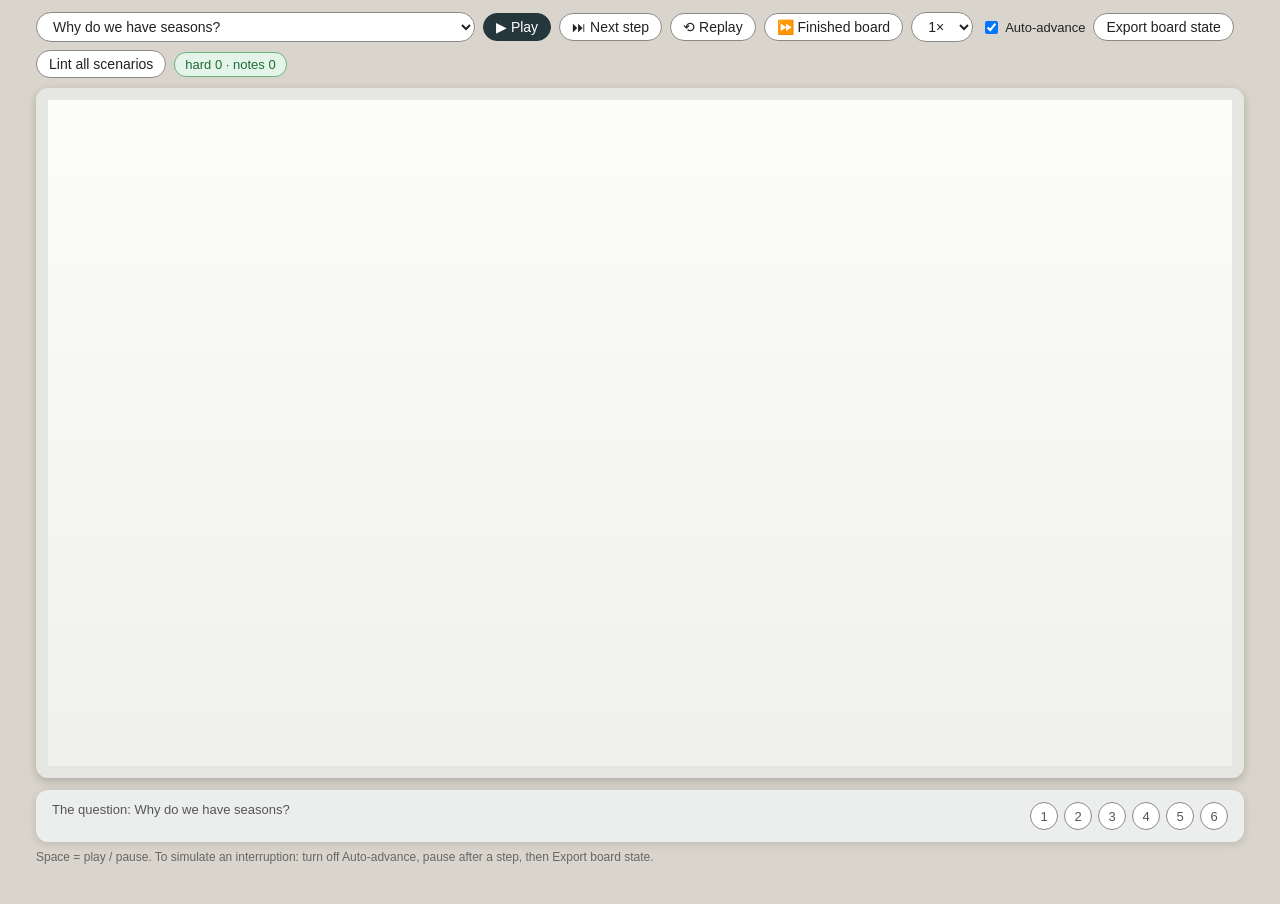
==== player/index.html @ ef3ba543 "Initial release: whiteboard AI tutor protocol, player, runner and 6-model benchmark - protocol/: the" ====
<!DOCTYPE html>
<html lang="en">
<head>
<meta charset="utf-8">
<title>Whiteboard AI Tutor · player</title>
<style>
:root{--bg:#d9d5cc;--ink:#26363d}
*{box-sizing:border-box}
body{margin:0;background:var(--bg);font-family:"Segoe UI","Microsoft YaHei",sans-serif;color:#222}
#wrap{max-width:1240px;margin:0 auto;padding:12px 16px 40px}
#top{display:flex;gap:8px;align-items:center;flex-wrap:wrap;margin-bottom:10px}
select,button{font:inherit;font-size:14px;padding:5px 12px;border-radius:16px;border:1px solid #8a8a85;background:#fff;cursor:pointer;color:#222}
button:hover{background:#f3f3f0}
button.pri{background:var(--ink);border-color:var(--ink);color:#fff}
button.pri:hover{background:#34484f}
label.chk{font-size:13px;display:flex;align-items:center;gap:4px}
#badge{font-size:13px;padding:4px 10px;border-radius:12px;background:#fff;border:1px solid #bbb;cursor:pointer}
#badge.bad{background:#fde7e7;border-color:#d96b6b;color:#9b1c1c}
#badge.ok{background:#e4f4e8;border-color:#6bb27d;color:#1d6a35}
#frame{background:#f6f6f4;border:12px solid #e6e6e2;border-radius:12px;box-shadow:0 3px 10px #0003}
svg#board{display:block;width:100%;height:auto;background:linear-gradient(180deg,#fcfcfb,#f0f0ee)}
#panel{display:flex;gap:18px;align-items:flex-start;flex-wrap:wrap;margin-top:12px;background:#eceeed;border-radius:12px;padding:12px 16px;box-shadow:0 2px 8px #0002}
#narr{flex:1 1 520px;min-width:300px}
#q{font-size:13px;color:#555}
#stitle{font-weight:600;margin-top:4px}
#say{margin-top:2px;font-size:15px;line-height:1.5}
#chips{display:flex;gap:6px;flex-wrap:wrap;align-items:center}
.chip{width:28px;height:28px;border-radius:50%;border:1.5px solid #8a8a85;display:flex;align-items:center;justify-content:center;font-size:13px;background:#fff;color:#555}
.chip.done{background:#26363d;border-color:#26363d;color:#fff}
.chip.cur{border-color:#1b8a4a;color:#1b8a4a;border-width:2.5px}
.chip.cont{border-style:dashed;border-color:#d32f2f}
.chip.cont.done{background:#d32f2f;border-color:#d32f2f}
#lint,#report,#statebox{margin-top:12px;background:#fff;border-radius:10px;padding:10px 14px;font-size:13px;display:none;box-shadow:0 1px 4px #0002}
#lint ul{margin:6px 0 0;padding-left:18px}
#lint li{margin:3px 0}
.h{color:#b3261e;font-weight:600}.s{color:#8a6d00;font-weight:600}
table{border-collapse:collapse;width:100%}
th,td{border-bottom:1px solid #e3e3e0;padding:5px 8px;text-align:left}
td.num{text-align:right}
textarea{width:100%;height:180px;font:12px Consolas,monospace}
.hint{font-size:12px;color:#666;margin-top:8px}
.boardonly #top,.boardonly #panel,.boardonly .hint,.boardonly #lint,.boardonly #report,.boardonly #statebox{display:none}
</style>
</head>
<body>
<div id="wrap">
  <div id="top">
    <select id="sel"></select>
    <button id="play" class="pri">▶ Play</button>
    <button id="next">⏭ Next step</button>
    <button id="replay">⟲ Replay</button>
    <button id="finish">⏩ Finished board</button>
    <select id="speed"><option value="1">1×</option><option value="2">2×</option><option value="4">4×</option></select>
    <label class="chk"><input type="checkbox" id="auto" checked>Auto-advance</label>
    <button id="export">Export board state</button>
    <button id="lintall">Lint all scenarios</button>
    <span id="badge" title="Click for lint details">linting…</span>
  </div>

  <div id="frame">
    <svg id="board" viewBox="0 0 1600 900" xmlns="http://www.w3.org/2000/svg">
      <defs id="defs"></defs>
      <g id="layer"></g>
      <g id="pen" style="display:none"><g transform="rotate(-35)"><rect x="2" y="-5" width="46" height="10" rx="3" fill="#333"/></g><circle r="3.5" fill="#333"/></g>
    </svg>
  </div>

  <div id="panel">
    <div id="narr">
      <div id="q"></div>
      <div id="stitle"></div>
      <div id="say"></div>
    </div>
    <div id="chips"></div>
  </div>

  <div id="lint"></div>
  <div id="statebox"><b>Current board state</b> (send this to the tutor model to simulate a student interruption)<textarea id="statetxt" readonly></textarea><div class="hint" id="statehint"></div></div>
  <div id="report"></div>
  <div class="hint">Space = play / pause. To simulate an interruption: turn off Auto-advance, pause after a step, then Export board state.</div>
</div>

<svg id="meas" width="1600" height="900" xmlns="http://www.w3.org/2000/svg" style="position:absolute;left:-9999px;top:0"></svg>

<script>
const NS='http://www.w3.org/2000/svg';
const BASE='../';   // the player lives in /player/, data lives at the repo root
const COLORS={ink:'#1d1d1f',blue:'#1f4fd8',red:'#d32f2f',green:'#1b8a4a',gray:'#9a9a9a'};
const FONT="'Ink Free','Segoe Print','KaiTi','STKaiti','Microsoft YaHei',cursive";
const $=s=>document.querySelector(s);
const layer=$('#layer'), defs=$('#defs');
function mk(tag,attrs,parent){const e=document.createElementNS(NS,tag);for(const k in attrs)e.setAttribute(k,attrs[k]);if(parent)parent.appendChild(e);return e;}

/* ───────── validation ───────── */
const isNum=v=>typeof v==='number'&&isFinite(v);
function validateOp(op){
  if(!op||typeof op!=='object')return 'not an object';
  const k=op.op;
  if(!['write','line','rect','ellipse','path','erase'].includes(k))return `unknown op ${k}`;
  if(k==='erase'){
    const n=(op.ids?1:0)+(op.region?1:0)+(op.all?1:0);
    if(n!==1)return 'erase needs exactly one of ids / region / all';
    if(op.ids&&!(Array.isArray(op.ids)&&op.ids.every(s=>typeof s==='string')))return 'ids must be an array of strings';
    if(op.region&&!['x','y','w','h'].every(f=>isNum(op.region[f])))return 'region needs numeric x, y, w, h';
    return null;
  }
  if(typeof op.id!=='string'||!op.id)return 'missing id';
  const need={write:['x','y'],line:['x1','y1','x2','y2'],rect:['x','y','w','h'],ellipse:['cx','cy','rx','ry'],path:[]}[k];
  for(const f of need) if(!isNum(op[f]))return `field ${f} must be a number`;
  if(k==='write'&&(typeof op.text!=='string'||!op.text))return 'missing text';
  if(k==='path'&&(typeof op.d!=='string'||!op.d))return 'missing d';
  if(op.color!==undefined&&!COLORS[op.color])return `color ${op.color} is not one of ink/blue/red/green/gray`;
  if(op.fill!==undefined&&!COLORS[op.fill])return `invalid fill ${JSON.stringify(op.fill)}`;
  if(op.size!==undefined&&!(isNum(op.size)&&op.size>0))return 'size must be positive';
  if(op.width!==undefined&&!(isNum(op.width)&&op.width>0))return 'width must be positive';
  if(op.anchor!==undefined&&!['start','middle'].includes(op.anchor))return 'anchor must be start or middle';
  if(op.arrow!==undefined&&![true,false,'both'].includes(op.arrow))return 'arrow must be true, false or "both"';
  return null;
}

/* ───────── building board objects ───────── */
let clipN=0;
function samplePts(p,len){const n=Math.max(2,Math.ceil(len/6)),a=[];for(let i=0;i<=n;i++){const q=p.getPointAtLength(len*i/n);a.push({x:q.x,y:q.y});}return a;}
function mkHead(g,p,len,end,col,w,hide){
  const a=end==='end'?p.getPointAtLength(len):p.getPointAtLength(0);
  const b=end==='end'?p.getPointAtLength(Math.max(0,len-5)):p.getPointAtLength(Math.min(len,5));
  const ang=Math.atan2(a.y-b.y,a.x-b.x),L=16+w*2.2,sp=0.45;
  const p1={x:a.x-L*Math.cos(ang-sp),y:a.y-L*Math.sin(ang-sp)},p2={x:a.x-L*Math.cos(ang+sp),y:a.y-L*Math.sin(ang+sp)};
  return mk('path',{d:`M ${p1.x} ${p1.y} L ${a.x} ${a.y} L ${p2.x} ${p2.y}`,fill:'none',stroke:col,'stroke-width':w,'stroke-linecap':'round','stroke-linejoin':'round',opacity:hide?0:1},g);
}
function addStroke(o,d,col,w,opts,hide){
  const g=o.g;
  let fillEl=null;
  if(opts.fill)fillEl=mk('path',{d,fill:COLORS[opts.fill],'fill-opacity':hide?0:0.2,stroke:'none'},g);
  const p=mk('path',{d,fill:'none',stroke:col,'stroke-width':w,'stroke-linecap':'round','stroke-linejoin':'round'},g);
  const len=p.getTotalLength();
  const s={el:p,len,fillEl,heads:[],dash:!!opts.dash,col,w};
  if(opts.dash){p.setAttribute('stroke-dasharray','12 10');if(hide)p.style.opacity=0;}
  else if(hide){p.setAttribute('stroke-dasharray',len+2);p.setAttribute('stroke-dashoffset',len+2);}
  if(opts.arrow&&len>0){(opts.arrow==='both'?['end','start']:['end']).forEach(e=>s.heads.push(mkHead(g,p,len,e,col,w,hide)));}
  s.pts=len>0?samplePts(p,len):[];
  o.strokes.push(s);
  return s;
}
function build(op,parent,step,hide){
  const g=mk('g',{'data-id':op.id},parent);
  const o={id:op.id,op:op.op,spec:op,step,g,texts:[],strokes:[]};
  const col=COLORS[op.color||'ink'];
  if(op.op==='write'){
    const size=op.size||40,lines=String(op.text).split('\n'),mid=op.anchor==='middle';
    lines.forEach((ln,i)=>{
      const t=mk('text',{x:op.x,y:op.y+size*0.82+i*size*1.3,'font-size':size,fill:col,'text-anchor':mid?'middle':'start','font-family':FONT,style:'white-space:pre'},g);
      t.textContent=ln;o.texts.push(t);
    });
    o.texts.forEach(t=>{
      t._bb=t.getBBox();
      if(hide){
        const id='c'+(++clipN),cp=mk('clipPath',{id},defs);
        t._clipEl=cp;t._clipRect=mk('rect',{x:t._bb.x-3,y:t._bb.y-4,width:0,height:t._bb.height+8},cp);
        t.setAttribute('clip-path',`url(#${id})`);
      }
    });
    if(op.underline){const bb=g.getBBox(),y=bb.y+bb.height+2;addStroke(o,`M ${bb.x} ${y} L ${bb.x+bb.width} ${y}`,col,4,{},hide);}
  }else{
    const w=op.width||5;let d;
    if(op.op==='line')d=`M ${op.x1} ${op.y1} L ${op.x2} ${op.y2}`;
    else if(op.op==='rect')d=`M ${op.x} ${op.y} L ${op.x+op.w} ${op.y} L ${op.x+op.w} ${op.y+op.h} L ${op.x} ${op.y+op.h} Z`;
    else if(op.op==='ellipse'){
      const th=(op.rotate||0)*Math.PI/180,ax=op.rx*Math.cos(th),ay=op.rx*Math.sin(th);
      const sx=op.cx-ax,sy=op.cy-ay,ex=op.cx+ax,ey=op.cy+ay;
      d=`M ${sx} ${sy} A ${op.rx} ${op.ry} ${op.rotate||0} 0 1 ${ex} ${ey} A ${op.rx} ${op.ry} ${op.rotate||0} 0 1 ${sx} ${sy}`;
    }else d=op.d;
    addStroke(o,d,col,w,{fill:op.fill,dash:op.dash,arrow:op.arrow},hide);
  }
  // bounding box: measured box for text, sampled points for strokes
  let x0=1e9,y0=1e9,x1=-1e9,y1=-1e9;
  const add=(x,y)=>{x0=Math.min(x0,x);y0=Math.min(y0,y);x1=Math.max(x1,x);y1=Math.max(y1,y);};
  o.texts.forEach(t=>{const b=t._bb;add(b.x,b.y);add(b.x+b.width,b.y+b.height);});
  o.strokes.forEach(s=>s.pts.forEach(p=>add(p.x,p.y)));
  o.bb=x0>x1?{x:0,y:0,w:0,h:0}:{x:x0,y:y0,w:x1-x0,h:y1-y0};
  return o;
}
function eraseTargets(op,map){
  if(op.all)return [...map.values()];
  if(op.ids)return op.ids.map(i=>map.get(i)).filter(Boolean);
  const r=op.region;
  return [...map.values()].filter(o=>{const cx=o.bb.x+o.bb.w/2,cy=o.bb.y+o.bb.h/2;return cx>=r.x&&cx<=r.x+r.w&&cy>=r.y&&cy<=r.y+r.h;});
}

/* ───────── animation engine ───────── */
let TOKEN=0,paused=false,speed=1,INSTANT=false,runningFlag=false,inStep=false,stepOnce=false,finished=false;
const CANCEL={cancel:true};
let CAP=null;   // frame-capture mode: used to render the README animations deterministically
const frame=()=>new Promise(r=>requestAnimationFrame(r));
async function anim(ms,fn,tok){
  if(INSTANT){fn(1);return;}
  if(CAP){const n=Math.max(1,Math.round(ms/CAP.dt));for(let i=1;i<=n;i++){fn(i/n);await CAP.frame();if(tok!==TOKEN)throw CANCEL;}return;}
  let el=0,last=performance.now();
  fn(0);
  while(el<ms){
    await frame();if(tok!==TOKEN)throw CANCEL;
    const n=performance.now(),dt=Math.min(100,n-last);last=n;
    if(!paused)el+=dt*speed;
    fn(Math.min(1,el/ms));
  }
  fn(1);
}
const wait=(ms,tok)=>anim(ms,()=>{},tok);
async function gate(tok){while(paused){await frame();if(tok!==TOKEN)throw CANCEL;}}
function pen(x,y,col){const p=$('#pen');p.style.display='';p.setAttribute('transform',`translate(${x},${y})`);p.querySelectorAll('rect,circle').forEach(e=>e.setAttribute('fill',col));}
const hidePen=()=>{$('#pen').style.display='none';};

async function reveal(o,tok){
  if(INSTANT)return;
  const col=COLORS[o.spec.color||'ink'];
  for(const t of o.texts){
    const b=t._bb,cjk=/[㐀-鿿]/.test(t.textContent);
    const ms=Math.max(280,t.textContent.length*(cjk?110:62));
    await anim(ms,k=>{t._clipRect.setAttribute('width',(b.width+8)*k);pen(b.x+b.width*k,b.y+b.height*0.72,col);},tok);
    t.removeAttribute('clip-path');t._clipEl.remove();
  }
  for(const s of o.strokes){
    if(s.len<=0)continue;
    if(s.dash){
      await anim(450,k=>{s.el.style.opacity=k;const q=s.el.getPointAtLength(s.len*k);pen(q.x,q.y,s.col);},tok);
    }else{
      await anim(Math.min(2200,Math.max(260,s.len*1.7)),k=>{
        s.el.setAttribute('stroke-dashoffset',(s.len+2)*(1-k));
        const q=s.el.getPointAtLength(s.len*k);pen(q.x,q.y,s.col);
      },tok);
      s.el.removeAttribute('stroke-dasharray');s.el.removeAttribute('stroke-dashoffset');
    }
    s.heads.forEach(h=>h.setAttribute('opacity',1));
    if(s.fillEl)await anim(300,k=>s.fillEl.setAttribute('fill-opacity',0.2*k),tok);
  }
  hidePen();
}

/* ───────── board state ───────── */
const objs=new Map();
function resetBoard(){
  TOKEN++;runningFlag=false;inStep=false;finished=false;stepOnce=false;
  layer.innerHTML='';defs.innerHTML='';objs.clear();hidePen();
}
async function doErase(op,tok){
  const tg=eraseTargets(op,objs);
  let flash=null;
  if(op.region&&!INSTANT)flash=mk('rect',{x:op.region.x,y:op.region.y,width:op.region.w,height:op.region.h,fill:'#7aa7ff','fill-opacity':.15,stroke:'#7aa7ff','stroke-dasharray':'8 6','stroke-width':3},layer);
  await anim(500,k=>tg.forEach(o=>{o.g.style.opacity=1-k;}),tok);
  tg.forEach(o=>{o.g.remove();objs.delete(o.id);});
  if(flash)flash.remove();
}
async function doOp(op,step,tok){
  const err=validateOp(op);
  if(err){console.warn('skipping invalid op:',err,op);return;}
  if(op.op==='erase'){await doErase(op,tok);return;}
  if(objs.has(op.id)){console.warn('duplicate id, skipped:',op.id);return;}
  const o=build(op,layer,step,!INSTANT);
  objs.set(op.id,o);
  await reveal(o,tok);
}
function getState(){
  return {
    script:S?S.entry.id:null,
    atStep:cursor,
    midStep:inStep,
    objects:[...objs.values()].map(o=>{
      const r={id:o.id,type:o.op,bbox:[o.bb.x,o.bb.y,o.bb.w,o.bb.h].map(Math.round),color:o.spec.color||'ink',step:o.step};
      if(o.spec.text)r.text=o.spec.text;
      return r;
    })
  };
}

/* ───────── loading scripts ───────── */
let INDEX=[],S=null,cursor=0;
async function fetchJSON(f){const r=await fetch(f+'?t='+Date.now());if(!r.ok)throw new Error(f+' → '+r.status);return r.json();}
async function loadSteps(entry){
  const j=await fetchJSON(BASE+entry.file);
  if(j.mode==='continue'){
    const be=INDEX.find(e=>e.id===j.base),bj=await fetchJSON(BASE+be.file),at=j.atStep|0;
    return {steps:bj.steps.slice(0,at).map(s=>({...s,src:'base'})).concat((j.steps||[]).map(s=>({...s,src:'cont'}))),
            question:j.question||entry.question||'',atStep:at,cont:true};
  }
  return {steps:(j.steps||[]).map(s=>({...s,src:'main'})),question:entry.question||j.title||'',atStep:0,cont:false};
}
async function prepareBoard(){
  resetBoard();
  cursor=0;
  const tok=TOKEN;
  if(S.atStep){
    INSTANT=true;
    for(let i=0;i<S.atStep;i++)for(const op of S.steps[i].ops||[])await doOp(op,i+1,tok);
    INSTANT=false;cursor=S.atStep;
  }
  $('#stitle').textContent=S.atStep?`Board shown up to step ${S.atStep}; the continuation plays next`:'';
  $('#say').textContent='';
  renderChips();syncBtn();
}
async function loadEntry(id){
  const entry=INDEX.find(e=>e.id===id);
  const L=await loadSteps(entry);
  S={entry,...L};
  $('#q').textContent='The question: '+(S.question||'');
  await prepareBoard();
  runLintUI();
}

/* ───────── playback controls ───────── */
function renderChips(curIdx){
  const c=$('#chips');c.innerHTML='';
  S.steps.forEach((st,i)=>{
    const d=document.createElement('div');
    d.className='chip'+(i<cursor?' done':'')+(i===curIdx?' cur':'')+(st.src==='cont'?' cont':'');
    d.textContent=i+1;d.title=st.title||'';c.appendChild(d);
  });
}
function syncBtn(){
  const b=$('#play');
  if(!runningFlag)b.textContent=cursor>=S.steps.length?'⟲ Replay':'▶ Play';
  else b.textContent=paused?'▶ Resume':'⏸ Pause';
}
async function playStep(i,tok){
  const st=S.steps[i];
  $('#stitle').textContent=`Step ${i+1}${st.title?': '+st.title:''}`;$('#say').textContent=st.say||'';
  renderChips(i);inStep=true;
  for(const op of st.ops||[]){await doOp(op,i+1,tok);await wait(160,tok);}
  inStep=false;
}
async function runFrom(tok){
  try{
    while(cursor<S.steps.length){
      const i=cursor;
      await playStep(i,tok);
      cursor=i+1;renderChips();
      if(stepOnce||!$('#auto').checked){paused=true;stepOnce=false;syncBtn();}
      if(cursor<S.steps.length){await gate(tok);await wait(500,tok);}
    }
    if(tok===TOKEN){finished=true;}
  }catch(e){if(e!==CANCEL)throw e;return;}
  if(tok===TOKEN){runningFlag=false;paused=false;syncBtn();}
}
function start(){runningFlag=true;paused=false;syncBtn();runFrom(TOKEN);}
$('#play').onclick=async()=>{
  if(!S)return;
  if(!runningFlag){
    if(cursor>=S.steps.length)await prepareBoard();
    start();
  }else{paused=!paused;syncBtn();}
};
$('#next').onclick=async()=>{
  if(!S)return;
  stepOnce=true;
  if(!runningFlag){if(cursor>=S.steps.length)await prepareBoard();start();}
  else{paused=false;syncBtn();}
};
$('#replay').onclick=async()=>{if(!S)return;await prepareBoard();start();};
$('#finish').onclick=async()=>{
  if(!S)return;
  await prepareBoard();
  const tok=TOKEN;INSTANT=true;
  for(let i=cursor;i<S.steps.length;i++)for(const op of S.steps[i].ops||[])await doOp(op,i+1,tok);
  INSTANT=false;cursor=S.steps.length;finished=true;renderChips();syncBtn();
  $('#stitle').textContent='Finished board';$('#say').textContent='';
};
$('#speed').onchange=e=>{speed=+e.target.value;};
$('#sel').onchange=e=>loadEntry(e.target.value);
document.addEventListener('keydown',e=>{if(e.code==='Space'&&!/SELECT|TEXTAREA|INPUT/.test(e.target.tagName)){e.preventDefault();$('#play').click();}});
$('#export').onclick=()=>{
  const st=getState(),box=$('#statebox');
  $('#statetxt').value=JSON.stringify(st,null,1);
  $('#statehint').textContent=st.midStep?'⚠ A step is still being drawn. Turn off Auto-advance and export after the step finishes.':`Steps 1–${st.atStep} have been played.`;
  box.style.display='block';
  try{navigator.clipboard.writeText($('#statetxt').value);}catch(e){}
};

/* ───────── linter (deterministic rules, no model self-assessment) ───────── */
function lintSim(steps){
  const hold=$('#meas');hold.innerHTML='';
  const present=new Map(),out={hard:[],soft:[]},seen=new Set();
  const add=(lvl,code,si,msg,ids,src)=>{if(src==='base')return;out[lvl].push({code,step:si+1,msg,ids:(ids||[]).filter(Boolean)});};
  const ink=t=>{const b=t._bb;return {x:b.x+3,y:b.y+b.height*0.2,w:Math.max(0,b.width-6),h:b.height*0.62};};
  const inBox=(p,b)=>p.x>=b.x&&p.x<=b.x+b.w&&p.y>=b.y&&p.y<=b.y+b.h;
  const ov=(a,b)=>{const w=Math.min(a.x+a.w,b.x+b.w)-Math.max(a.x,b.x),h=Math.min(a.y+a.h,b.y+b.h)-Math.max(a.y,b.y);return w>0&&h>0?w*h:0;};
  const once=(k)=>{if(seen.has(k))return false;seen.add(k);return true;};
  steps.forEach((st,si)=>{
    const src=st.src,ops=st.ops||[];
    if(!ops.length)add('soft','EMPTY_STEP',si,'step has no ops',[],src);
    if(!st.say)add('soft','NO_SAY',si,'missing narration',[],src);
    if(ops.length>12)add('soft','TOO_MANY_OPS',si,`${ops.length} ops in one step (protocol suggests ≤ 12)`,[],src);
    ops.forEach((op,oi)=>{
      const err=validateOp(op);
      if(err){add('hard','SCHEMA',si,`op ${oi+1}: ${err}`,[op&&op.id],src);return;}
      if(op.op==='erase'){
        const tg=eraseTargets(op,present);
        if(op.ids)op.ids.forEach(id=>{if(!present.has(id))add('hard','ERASE_MISSING',si,`erase target ${id} does not exist (or was already erased)`,[id],src);});
        else if(!tg.length)add('soft','ERASE_EMPTY',si,'nothing inside the erase region',[],src);
        tg.forEach(o=>{o.g.remove();present.delete(o.id);});
        return;
      }
      if(present.has(op.id)){add('hard','DUP_ID',si,`duplicate id ${op.id}`,[op.id],src);return;}
      const o=build(op,hold,si+1,false);o.src=src;present.set(op.id,o);
      if(op.op==='write'&&(op.size||40)<24)add('soft','SMALL_TEXT',si,`${op.id}: font size ${op.size} is small (< 24)`,[op.id],src);
      if(o.strokes.some(s=>s.len<=0))add('hard','EMPTY_PATH',si,`${op.id} draws nothing (invalid path)`,[op.id],src);
      const b=o.bb;
      if(b.w>0&&(b.x<8||b.y<8||b.x+b.w>1592||b.y+b.h>892))
        add('hard','OUT_OF_BOARD',si,`${op.id} leaves the board (x ${Math.round(b.x)}–${Math.round(b.x+b.w)}, y ${Math.round(b.y)}–${Math.round(b.y+b.h)})`,[op.id],src);
      for(const p of present.values()){
        if(p===o)continue;
        // text x text
        for(const t1 of o.texts)for(const t2 of p.texts){
          const a=ink(t1),c=ink(t2),m=Math.min(a.w*a.h,c.w*c.h);
          if(m>0&&ov(a,c)/m>0.1&&once(`TT|${o.id}|${p.id}`))
            add('hard','TEXT_OVERLAP',si,`text ${o.id} overlaps text ${p.id}`,[o.id,p.id],src);
        }
        // text x stroke
        const cross=(tx,st2,A,B)=>{
          for(const t of tx.texts){
            const bx=ink(t);
            for(const s of st2.strokes){
              let n=0;for(const q of s.pts)if(inBox(q,bx))n++;
              if(n>=2&&once(`TS|${A.id}|${B.id}`)){add('hard','TEXT_CROSSES_STROKE',si,`text ${A.id} is crossed by stroke ${B.id}`,[A.id,B.id],src);return;}
            }
          }
        };
        cross(o,p,o,p);cross(p,o,p,o);
      }
    });
  });
  const mainSteps=steps.filter(s=>s.src==='main').length;
  if(mainSteps&&(mainSteps<5||mainSteps>8))add('soft','STEP_COUNT',0,`${mainSteps} steps (protocol asks for 5–8)`,[],'main');
  hold.innerHTML='';
  return out;
}
function issueHTML(r){
  const li=(lvl,i)=>`<li><span class="${lvl==='hard'?'h':'s'}">[${lvl==='hard'?'hard':'note'}] ${i.code}</span> step ${i.step}: ${i.msg}</li>`;
  return r.hard.map(i=>li('hard',i)).join('')+r.soft.map(i=>li('soft',i)).join('');
}
let LASTLINT=null;
function runLintUI(){
  const r=lintSim(S.steps);LASTLINT=r;
  const b=$('#badge');
  b.className=r.hard.length?'bad':'ok';
  b.textContent=`hard ${r.hard.length} · notes ${r.soft.length}`;
  $('#lint').innerHTML=`<b>Lint details</b><ul>${issueHTML(r)||'<li>no issues</li>'}</ul>`;
}
$('#badge').onclick=()=>{const l=$('#lint');l.style.display=l.style.display==='block'?'none':'block';};
async function lintAll(){
  const rows=[];
  for(const e of INDEX){
    try{
      const L=await loadSteps(e),r=lintSim(L.steps);
      const ops=L.steps.filter(s=>s.src!=='base').reduce((n,s)=>n+(s.ops||[]).length,0);
      rows.push({id:e.id,title:e.title,group:e.group,steps:L.steps.filter(s=>s.src!=='base').length,ops,hard:r.hard.length,soft:r.soft.length,detail:r});
    }catch(err){rows.push({id:e.id,title:e.title,group:e.group,error:String(err),hard:99,soft:0,steps:0,ops:0,detail:{hard:[],soft:[]}});}
  }
  return rows;
}
$('#lintall').onclick=async()=>{
  const rows=await lintAll(),box=$('#report');
  box.innerHTML='<b>Lint results for all scenarios</b><table><tr><th>scenario</th><th class="num">steps</th><th class="num">ops</th><th class="num">hard</th><th class="num">notes</th></tr>'+
    rows.map(r=>`<tr><td>${r.group?'['+r.group+'] ':''}${r.title}${r.error?' ⚠ '+r.error:''}</td><td class="num">${r.steps}</td><td class="num">${r.ops}</td><td class="num ${r.hard?'h':''}">${r.hard}</td><td class="num ${r.soft?'s':''}">${r.soft}</td></tr>`+
      ((r.hard||r.soft)?`<tr><td colspan="5"><ul style="margin:0;padding-left:18px">${issueHTML(r.detail)}</ul></td></tr>`:'')).join('')+'</table>';
  box.style.display='block';
};

/* ───────── benchmark runs: load, lint, render ───────── */
const INTERRUPT_BASE={'r1-i1-seasons-distance':['r1-seasons',3],'r1-i2-demand-simpler':['r1-supply-demand',5],'r1-i3-arrow-meaning':['r1-supply-demand',5]};
async function stepsFromRun(obj,scenario){
  const b=INTERRUPT_BASE[scenario];
  if(b){
    const be=INDEX.find(e=>e.id===b[0]),bj=await fetchJSON(BASE+be.file);
    return {steps:bj.steps.slice(0,b[1]).map(s=>({...s,src:'base'})).concat((obj.steps||[]).map(s=>({...s,src:'cont'}))),atStep:b[1],cont:true};
  }
  return {steps:(obj.steps||[]).map(s=>({...s,src:'main'})),atStep:0,cont:false};
}
async function loadRun(runId,scenario){
  const obj=await fetchJSON(BASE+'results/scripts/'+runId+'.json');
  const L=await stepsFromRun(obj,scenario);
  S={entry:{id:runId},question:'',...L};
  await prepareBoard();
  return S;
}
async function finishBoard(){
  const tok=TOKEN;INSTANT=true;
  for(let i=cursor;i<S.steps.length;i++)for(const op of S.steps[i].ops||[])await doOp(op,i+1,tok);
  INSTANT=false;cursor=S.steps.length;
}
async function lintRuns(phases){
  const rows=[];
  for(const ph of phases){
    const txt=await (await fetch(BASE+'results/runs/'+ph+'.jsonl?t='+Date.now())).text();
    for(const line of txt.split('\n')){
      if(!line.trim())continue;
      const r=JSON.parse(line);
      const row={run_id:r.run_id,model:r.model,cond:r.cond,scenario:r.scenario,rep:r.rep,http:r.http,parse_ok:r.parse_ok};
      if(r.http===200&&r.parse_ok){
        try{
          const obj=await fetchJSON(BASE+'results/scripts/'+r.run_id+'.json');
          const L=await stepsFromRun(obj,r.scenario),res=lintSim(L.steps);
          row.hard=res.hard.map(i=>i.code+'|s'+i.step+'|'+i.msg);row.soft=res.soft.map(i=>i.code);
          row.ops=L.steps.filter(s=>s.src!=='base').reduce((n,s)=>n+(s.ops||[]).length,0);
          row.steps=L.steps.filter(s=>s.src!=='base').length;
        }catch(e){row.lint_error=String(e);}
      }
      rows.push(row);
    }
  }
  return rows;
}
async function saveFile(name,body,type){
  const r=await fetch('/save/'+name,{method:'POST',body,headers:{'Content-Type':type||'application/octet-stream'}});
  if(!r.ok)throw new Error('save failed '+r.status);
}
const xmlEsc=t=>String(t).replace(/&/g,'&amp;').replace(/</g,'&lt;').replace(/>/g,'&gt;');
function wrapText(t,max){const w=String(t||'').split(/\s+/),out=[];let cur='';for(const x of w){if((cur+' '+x).trim().length>max){out.push(cur);cur=x;}else cur=(cur+' '+x).trim();}if(cur)out.push(cur);return out;}
function boardSVG(cap){
  // cap = {w, title, say}: adds a caption bar under the board (used for the README animations)
  const pen=$('#pen'),penS=(pen.style.display==='none')?'':'<g transform="'+pen.getAttribute('transform')+'">'+pen.innerHTML+'</g>';
  const H=cap?1050:900,W=cap?cap.w:1280;
  let extra='';
  if(cap){
    const lines=wrapText(cap.say,104).slice(0,2);
    extra='<rect x="0" y="900" width="1600" height="150" fill="#26363d"/>'+
      '<text x="36" y="944" font-family="Segoe UI,Arial,sans-serif" font-size="27" font-weight="700" fill="#9fd9b6">'+xmlEsc(cap.title)+'</text>'+
      lines.map((ln,i)=>'<text x="36" y="'+(986+i*38)+'" font-family="Segoe UI,Arial,sans-serif" font-size="28" fill="#f2f4f3">'+xmlEsc(ln)+'</text>').join('');
  }
  return '<svg xmlns="'+NS+'" viewBox="0 0 1600 '+H+'" width="'+W+'" height="'+Math.round(W*H/1600)+'"><defs>'+defs.innerHTML+'</defs><rect width="1600" height="'+H+'" fill="#fbfbfa"/>'+layer.innerHTML+penS+extra+'</svg>';
}
async function svgToPNG(svg,w,h){
  const img=new Image();
  await new Promise((res,rej)=>{img.onload=res;img.onerror=rej;img.src='data:image/svg+xml;charset=utf-8,'+encodeURIComponent(svg);});
  const c=document.createElement('canvas');c.width=w;c.height=h;
  c.getContext('2d').drawImage(img,0,0,w,h);
  return await new Promise(r=>c.toBlob(r,'image/png'));
}
async function boardPNG(){return svgToPNG(boardSVG(),1280,720);}
/* frame capture (tooling): plays a run deterministically and saves PNG frames under results/.frames/<outDir>/ */
async function captureRun(runId,scenario,outDir,opts){
  opts=Object.assign({dt:400,w:800,question:''},opts||{});
  const h=Math.round(opts.w*1050/1600);
  await loadRun(runId,scenario);
  const frames=[];let last=null,n=0,cap={title:opts.question?'Student interrupts':'',say:opts.question||''};
  // Only the rectangle that changed since the previous frame is stored (APNG supports partial frames),
  // which keeps the animation small: most frames are just the few pixels around the pen.
  const cv=document.createElement('canvas');cv.width=opts.w;cv.height=h;
  const cx=cv.getContext('2d',{willReadFrequently:true});let prev=null;
  const snap=async()=>{
    const svg=boardSVG({w:opts.w,title:cap.title,say:cap.say});
    if(svg===last){frames[frames.length-1].hold++;return;}
    last=svg;
    const img=new Image();
    await new Promise((res,rej)=>{img.onload=res;img.onerror=rej;img.src='data:image/svg+xml;charset=utf-8,'+encodeURIComponent(svg);});
    cx.clearRect(0,0,opts.w,h);cx.drawImage(img,0,0,opts.w,h);
    const cur=cx.getImageData(0,0,opts.w,h);
    let x0=0,y0=0,x1=opts.w-1,y1=h-1;
    if(prev){
      x0=opts.w;y0=h;x1=-1;y1=-1;
      const a=new Uint32Array(cur.data.buffer),b=new Uint32Array(prev.data.buffer);
      for(let y=0,i=0;y<h;y++)for(let x=0;x<opts.w;x++,i++)if(a[i]!==b[i]){if(x<x0)x0=x;if(x>x1)x1=x;if(y<y0)y0=y;if(y>y1)y1=y;}
      if(x1<0){frames[frames.length-1].hold++;return;}
    }
    prev=cur;
    const c2=document.createElement('canvas');c2.width=x1-x0+1;c2.height=y1-y0+1;
    c2.getContext('2d').putImageData(cur,-x0,-y0);
    const blob=await new Promise(r=>c2.toBlob(r,'image/png')),name=String(++n).padStart(4,'0');
    await saveFile('.frames/'+outDir+'/'+name+'.png',blob,'image/png');
    frames.push({name,hold:1,x:x0,y:y0});
  };
  CAP={dt:opts.dt,frame:snap};
  const tok=TOKEN;
  try{
    await snap();await wait(opts.question?3200:800,tok);
    for(let i=cursor;i<S.steps.length;i++){
      const st=S.steps[i];cap={title:'Step '+(i+1)+(st.title?' · '+st.title:''),say:st.say||''};
      for(const op of st.ops||[]){await doOp(op,i+1,tok);await wait(160,tok);}
      await wait(1400,tok);
    }
    await wait(3000,tok);
  }finally{CAP=null;}
  // the finished board, full size: becomes the still image shown wherever the animation does not play
  await saveFile('.frames/'+outDir+'/poster.png',await new Promise(r=>cv.toBlob(r,'image/png')),'image/png');
  await saveFile('.frames/'+outDir+'/frames.json',JSON.stringify({dt:opts.dt,w:opts.w,h,frames}),'application/json');
  return frames.length;
}
async function renderRuns(list,outDir){   // list: [{run_id, scenario, name}]
  const done=[];
  for(const it of list){
    await loadRun(it.run_id,it.scenario);await finishBoard();
    const blob=await boardPNG();await saveFile(outDir+'/'+it.name+'.png',blob,'image/png');done.push(it.name);
  }
  return done;
}

async function renderFromFile(listPath,outDir){const list=await fetchJSON(BASE+listPath);return renderRuns(list,outDir);}
async function lintToFile(phases,outName){const rows=await lintRuns(phases);await saveFile(outName,JSON.stringify(rows),'application/json');return rows.length;}

/* ───────── startup ───────── */
(async()=>{
  const idx=await fetchJSON(BASE+'scenarios/index.json');
  INDEX=idx.scripts;
  const sel=$('#sel'),groups={};
  INDEX.forEach(e=>{
    if(!groups[e.group]){groups[e.group]=document.createElement('optgroup');groups[e.group].label=e.group;sel.appendChild(groups[e.group]);}
    const o=document.createElement('option');o.value=e.id;o.textContent=e.title;groups[e.group].appendChild(o);
  });
  const want=new URLSearchParams(location.search).get('s');
  const first=(want&&INDEX.find(e=>e.id===want))?want:INDEX[0].id;
  sel.value=first;
  const qp=new URLSearchParams(location.search);
  if(qp.get('run')){                       // ?run=<run id>&sc=<scenario id>[&board=1]: replay one benchmark run
    if(qp.get('board'))document.body.classList.add('boardonly');
    const sc=INDEX.find(e=>e.id===qp.get('sc'));
    await loadRun(qp.get('run'),qp.get('sc')||'');
    $('#sel').style.display='none';
    $('#q').innerHTML='<a href="../">← gallery</a> · '+xmlEsc(qp.get('run'))+(sc?' · question: '+xmlEsc(sc.question):'');
    runLintUI();
    if(qp.get('board'))await finishBoard();else{renderChips();syncBtn();start();}   // a replay starts playing by itself
  }else await loadEntry(first);
  window.__ready=true;
})();
window.__wb={loadEntry,lintAll,getState,loadSteps,get S(){return S;},objs,finishNow:()=>$('#finish').click(),
  lintRuns,renderRuns,renderFromFile,lintToFile,loadRun,finishBoard,saveFile,captureRun,get ready(){return !!window.__ready;}};
</script>
</body>
</html>
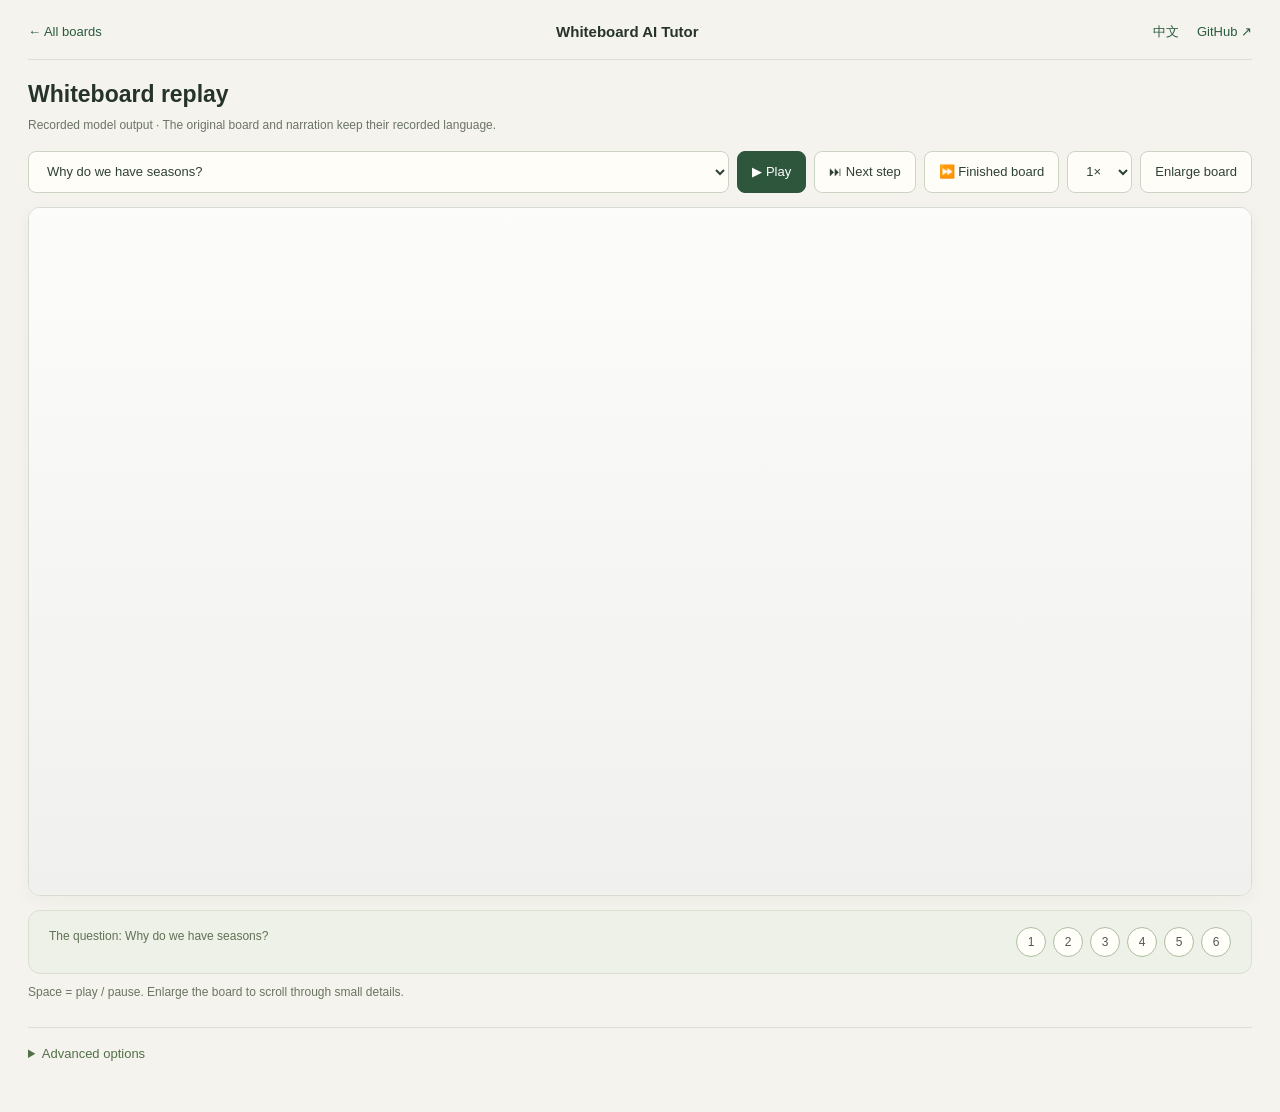
==== commit cfaa181c: "feat: improve demo playback and project discovery Add responsive bilingual playback, an animation-fi" ====
--- a/player/index.html
+++ b/player/index.html
@@ -2,6 +2,7 @@
 <html lang="en">
 <head>
 <meta charset="utf-8">
+<meta name="viewport" content="width=device-width,initial-scale=1">
 <title>Whiteboard AI Tutor · player</title>
 <style>
 :root{--bg:#d9d5cc;--ink:#26363d}
@@ -41,20 +42,20 @@
 .hint{font-size:12px;color:#666;margin-top:8px}
 .boardonly #top,.boardonly #panel,.boardonly .hint,.boardonly #lint,.boardonly #report,.boardonly #statebox{display:none}
 </style>
+<link rel="stylesheet" href="player.css">
 </head>
 <body>
-<div id="wrap">
+<main id="wrap">
+  <header id="player-header"><a id="back-gallery" href="../">← All boards</a><b>Whiteboard AI Tutor</b><nav><a id="language" href="?lang=zh">中文</a><a href="https://github.com/molly554/whiteboard-ai-tutor" target="_blank" rel="noopener">GitHub ↗</a></nav></header>
+  <div class="player-heading"><h1 id="player-title">Whiteboard replay</h1><p id="recorded-note">Recorded model output · Interface language does not translate the original board or narration.</p></div>
+  <div id="status" role="status" aria-live="polite">Loading the recording…</div>
   <div id="top">
-    <select id="sel"></select>
-    <button id="play" class="pri">▶ Play</button>
-    <button id="next">⏭ Next step</button>
-    <button id="replay">⟲ Replay</button>
-    <button id="finish">⏩ Finished board</button>
-    <select id="speed"><option value="1">1×</option><option value="2">2×</option><option value="4">4×</option></select>
-    <label class="chk"><input type="checkbox" id="auto" checked>Auto-advance</label>
-    <button id="export">Export board state</button>
-    <button id="lintall">Lint all scenarios</button>
-    <span id="badge" title="Click for lint details">linting…</span>
+    <select id="sel" aria-label="Choose a lesson" disabled></select>
+    <button id="play" class="pri" disabled>▶ Play</button>
+    <button id="next" disabled>⏭ Next step</button>
+    <button id="finish" disabled>⏩ Finished board</button>
+    <select id="speed" aria-label="Playback speed"><option value="1">1×</option><option value="2">2×</option><option value="4">4×</option></select>
+    <button id="zoom" aria-pressed="false" aria-controls="frame">Enlarge board</button>
   </div>
 
   <div id="frame">
@@ -74,21 +75,63 @@
     <div id="chips"></div>
   </div>
 
-  <div id="lint"></div>
-  <div id="statebox"><b>Current board state</b> (send this to the tutor model to simulate a student interruption)<textarea id="statetxt" readonly></textarea><div class="hint" id="statehint"></div></div>
-  <div id="report"></div>
-  <div class="hint">Space = play / pause. To simulate an interruption: turn off Auto-advance, pause after a step, then Export board state.</div>
-</div>
+  <p class="hint" id="keyboard-hint">Space = play / pause. Enlarge the board to scroll through small details.</p>
+  <details id="advanced"><summary id="advanced-title">Advanced options</summary>
+    <div class="advanced-controls"><label class="chk"><input type="checkbox" id="auto" checked><span id="auto-label">Auto-advance</span></label><button id="replay">⟲ Restart</button><button id="export">Export board state</button><button id="lintall">Lint all scenarios</button><button id="badge" title="Show lint details">Checking…</button></div>
+    <div id="run-info"></div>
+    <div id="lint"></div>
+    <div id="statebox"><b id="state-label">Current board state</b><p class="hint" id="state-help">Send this state to the tutor model to simulate an interruption.</p><textarea id="statetxt" aria-label="Current board state JSON" readonly></textarea><div class="hint" id="statehint"></div></div>
+    <div id="report"></div>
+    <p class="hint" id="interrupt-hint">To simulate an interruption, turn off Auto-advance, pause after a step, then export the board state.</p>
+  </details>
+</main>
 
 <svg id="meas" width="1600" height="900" xmlns="http://www.w3.org/2000/svg" style="position:absolute;left:-9999px;top:0"></svg>
 
 <script>
+const UI_LANG=new URLSearchParams(location.search).get('lang')==='zh'?'zh':'en';
+const ZH=UI_LANG==='zh';
+const tr=(en,zh)=>ZH?zh:en;
+document.documentElement.lang=ZH?'zh-CN':'en';
+document.title=tr('Whiteboard AI Tutor · player','白板 AI 导师 · 播放器');
 const NS='http://www.w3.org/2000/svg';
 const BASE='../';   // the player lives in /player/, data lives at the repo root
 const COLORS={ink:'#1d1d1f',blue:'#1f4fd8',red:'#d32f2f',green:'#1b8a4a',gray:'#9a9a9a'};
 const FONT="'Ink Free','Segoe Print','KaiTi','STKaiti','Microsoft YaHei',cursive";
 const $=s=>document.querySelector(s);
 const layer=$('#layer'), defs=$('#defs');
+const LABELS={
+ 'play':['▶ Play','▶ 播放'], 'badge':['Checking…','正在检查…'],
+ 'back-gallery':['← All boards','← 返回全部白板'], 'player-title':['Whiteboard replay','白板讲解回放'],
+ 'recorded-note':['Recorded model output · The original board and narration keep their recorded language.','录制结果回放 · 白板与讲解文本保留模型输出时的原始语言。'],
+ 'next':['⏭ Next step','⏭ 下一步'], 'replay':['⟲ Restart','⟲ 从头播放'], 'finish':['⏩ Finished board','⏩ 查看最终白板'],
+ 'zoom':['Enlarge board','放大白板'], 'advanced-title':['Advanced options','高级选项'], 'auto-label':['Auto-advance','自动播放下一步'],
+ 'export':['Export board state','导出白板状态'], 'lintall':['Lint all scenarios','检查全部场景'],
+ 'state-label':['Current board state','当前白板状态'],
+ 'state-help':['Send this state to the tutor model to simulate an interruption.','将此状态交给导师模型，可模拟学生打断后的续讲。'],
+ 'keyboard-hint':['Space = play / pause. Enlarge the board to scroll through small details.','空格键播放或暂停。放大白板后可滚动查看细节。'],
+ 'interrupt-hint':['To simulate an interruption, turn off Auto-advance, pause after a step, then export the board state.','模拟打断：关闭自动播放下一步，在一步结束后暂停，再导出白板状态。']
+};
+for(const [id,labels] of Object.entries(LABELS))$('#'+id).textContent=tr(...labels);
+$('#back-gallery').href=ZH?'../gallery.zh.html':'../index.html';
+$('#sel').setAttribute('aria-label',tr('Choose a lesson','选择讲解场景'));
+$('#speed').setAttribute('aria-label',tr('Playback speed','播放速度'));
+$('#statetxt').setAttribute('aria-label',tr('Current board state JSON','当前白板状态 JSON'));
+$('#badge').title=tr('Show lint details','显示检查详情');
+const languageLink=$('#language');languageLink.textContent=ZH?'English':'中文';
+function updateLanguageLink(){const url=new URL(location.href);url.searchParams.set('lang',ZH?'en':'zh');if(!url.searchParams.has('run')&&$('#sel').value)url.searchParams.set('s',$('#sel').value);languageLink.href=url.href;}
+updateLanguageLink();
+function setLoading(loading){
+ const status=$('#status');status.hidden=!loading;status.className='';status.textContent=tr('Loading the recording…','正在加载录制的讲解…');
+ for(const el of document.querySelectorAll('#top button,#sel'))el.disabled=loading;
+}
+function loadError(err){
+ const status=$('#status');status.hidden=false;status.className='error';
+ status.textContent=tr('This recording could not be loaded. Choose another lesson, return to the gallery, or reload to retry.','这段讲解未能加载。请选择其他场景、返回画廊，或刷新页面重试。');
+ for(const el of document.querySelectorAll('#top button'))el.disabled=true;
+ $('#sel').disabled=!INDEX.length;console.error(err);
+}
+$('#zoom').onclick=()=>{const zoomed=$('#frame').classList.toggle('zoomed');$('#zoom').setAttribute('aria-pressed',String(zoomed));$('#zoom').textContent=zoomed?tr('Fit board','适应屏幕'):tr('Enlarge board','放大白板');};
 function mk(tag,attrs,parent){const e=document.createElementNS(NS,tag);for(const k in attrs)e.setAttribute(k,attrs[k]);if(parent)parent.appendChild(e);return e;}
 
 /* ───────── validation ───────── */
@@ -274,7 +317,7 @@
 
 /* ───────── loading scripts ───────── */
 let INDEX=[],S=null,cursor=0;
-async function fetchJSON(f){const r=await fetch(f+'?t='+Date.now());if(!r.ok)throw new Error(f+' → '+r.status);return r.json();}
+async function fetchJSON(f){const controller=new AbortController(),timer=setTimeout(()=>controller.abort(),20000);try{const r=await fetch(f,{signal:controller.signal});if(!r.ok)throw new Error(f+' → '+r.status);return await r.json();}finally{clearTimeout(timer);}}
 async function loadSteps(entry){
   const j=await fetchJSON(BASE+entry.file);
   if(j.mode==='continue'){
@@ -293,17 +336,20 @@
     for(let i=0;i<S.atStep;i++)for(const op of S.steps[i].ops||[])await doOp(op,i+1,tok);
     INSTANT=false;cursor=S.atStep;
   }
-  $('#stitle').textContent=S.atStep?`Board shown up to step ${S.atStep}; the continuation plays next`:'';
+  $('#stitle').textContent=S.atStep?tr(`Board shown up to step ${S.atStep}; the continuation plays next`,`已显示前 ${S.atStep} 步的白板，接下来播放续讲`):'';
   $('#say').textContent='';
   renderChips();syncBtn();
 }
 async function loadEntry(id){
-  const entry=INDEX.find(e=>e.id===id);
-  const L=await loadSteps(entry);
-  S={entry,...L};
-  $('#q').textContent='The question: '+(S.question||'');
-  await prepareBoard();
-  runLintUI();
+  setLoading(true);
+  try{
+    const entry=INDEX.find(e=>e.id===id);
+    if(!entry)throw new Error('Unknown lesson');
+    const L=await loadSteps(entry);
+    S={entry,...L};
+    $('#q').textContent=tr('The question: ','问题：')+(S.question||'');
+    await prepareBoard();runLintUI();updateLanguageLink();setLoading(false);
+  }catch(err){loadError(err);}
 }
 
 /* ───────── playback controls ───────── */
@@ -317,12 +363,12 @@
 }
 function syncBtn(){
   const b=$('#play');
-  if(!runningFlag)b.textContent=cursor>=S.steps.length?'⟲ Replay':'▶ Play';
-  else b.textContent=paused?'▶ Resume':'⏸ Pause';
+  if(!runningFlag)b.textContent=cursor>=S.steps.length?tr('⟲ Replay','⟲ 重新播放'):tr('▶ Play','▶ 播放');
+  else b.textContent=paused?tr('▶ Resume','▶ 继续'):tr('⏸ Pause','⏸ 暂停');
 }
 async function playStep(i,tok){
   const st=S.steps[i];
-  $('#stitle').textContent=`Step ${i+1}${st.title?': '+st.title:''}`;$('#say').textContent=st.say||'';
+  $('#stitle').textContent=tr(`Step ${i+1}`,`第 ${i+1} 步`)+(st.title?': '+st.title:'');$('#say').textContent=st.say||'';
   renderChips(i);inStep=true;
   for(const op of st.ops||[]){await doOp(op,i+1,tok);await wait(160,tok);}
   inStep=false;
@@ -361,17 +407,17 @@
   const tok=TOKEN;INSTANT=true;
   for(let i=cursor;i<S.steps.length;i++)for(const op of S.steps[i].ops||[])await doOp(op,i+1,tok);
   INSTANT=false;cursor=S.steps.length;finished=true;renderChips();syncBtn();
-  $('#stitle').textContent='Finished board';$('#say').textContent='';
+  $('#stitle').textContent=tr('Finished board','最终白板');$('#say').textContent='';
 };
 $('#speed').onchange=e=>{speed=+e.target.value;};
 $('#sel').onchange=e=>loadEntry(e.target.value);
-document.addEventListener('keydown',e=>{if(e.code==='Space'&&!/SELECT|TEXTAREA|INPUT/.test(e.target.tagName)){e.preventDefault();$('#play').click();}});
+document.addEventListener('keydown',e=>{if(e.code==='Space'&&!/SELECT|TEXTAREA|INPUT|BUTTON|SUMMARY|A|VIDEO/.test(e.target.tagName)){e.preventDefault();$('#play').click();}});
 $('#export').onclick=()=>{
   const st=getState(),box=$('#statebox');
   $('#statetxt').value=JSON.stringify(st,null,1);
-  $('#statehint').textContent=st.midStep?'⚠ A step is still being drawn. Turn off Auto-advance and export after the step finishes.':`Steps 1–${st.atStep} have been played.`;
+  $('#statehint').textContent=st.midStep?tr('A step is still being drawn. Turn off Auto-advance and export after the step finishes.','当前步骤仍在绘制，请关闭自动播放下一步，在步骤结束后导出。'):tr(`Steps 1–${st.atStep} have been played.`,`已播放 ${st.atStep} 步。`);
   box.style.display='block';
-  try{navigator.clipboard.writeText($('#statetxt').value);}catch(e){}
+  if(navigator.clipboard)navigator.clipboard.writeText($('#statetxt').value).catch(()=>{});
 };
 
 /* ───────── linter (deterministic rules, no model self-assessment) ───────── */
@@ -441,8 +487,8 @@
   const r=lintSim(S.steps);LASTLINT=r;
   const b=$('#badge');
   b.className=r.hard.length?'bad':'ok';
-  b.textContent=`hard ${r.hard.length} · notes ${r.soft.length}`;
-  $('#lint').innerHTML=`<b>Lint details</b><ul>${issueHTML(r)||'<li>no issues</li>'}</ul>`;
+  b.textContent=tr(`hard ${r.hard.length} · notes ${r.soft.length}`,`错误 ${r.hard.length} · 提示 ${r.soft.length}`);
+  $('#lint').innerHTML=`<b>${tr('Lint details (diagnostic messages use English)','检查详情（诊断信息保留英文）')}</b><ul>${issueHTML(r)||'<li>'+tr('no issues','未发现问题')+'</li>'}</ul>`;
 }
 $('#badge').onclick=()=>{const l=$('#lint');l.style.display=l.style.display==='block'?'none':'block';};
 async function lintAll(){
@@ -458,7 +504,7 @@
 }
 $('#lintall').onclick=async()=>{
   const rows=await lintAll(),box=$('#report');
-  box.innerHTML='<b>Lint results for all scenarios</b><table><tr><th>scenario</th><th class="num">steps</th><th class="num">ops</th><th class="num">hard</th><th class="num">notes</th></tr>'+
+  box.innerHTML='<b>'+tr('Lint results for all scenarios','全部场景检查结果')+'</b><table><tr><th>'+tr('scenario','场景')+'</th><th class="num">'+tr('steps','步骤')+'</th><th class="num">'+tr('ops','操作')+'</th><th class="num">'+tr('hard','错误')+'</th><th class="num">'+tr('notes','提示')+'</th></tr>'+
     rows.map(r=>`<tr><td>${r.group?'['+r.group+'] ':''}${r.title}${r.error?' ⚠ '+r.error:''}</td><td class="num">${r.steps}</td><td class="num">${r.ops}</td><td class="num ${r.hard?'h':''}">${r.hard}</td><td class="num ${r.soft?'s':''}">${r.soft}</td></tr>`+
       ((r.hard||r.soft)?`<tr><td colspan="5"><ul style="margin:0;padding-left:18px">${issueHTML(r.detail)}</ul></td></tr>`:'')).join('')+'</table>';
   box.style.display='block';
@@ -597,12 +643,14 @@
 
 /* ───────── startup ───────── */
 (async()=>{
+  setLoading(true);
   const idx=await fetchJSON(BASE+'scenarios/index.json');
   INDEX=idx.scripts;
   const sel=$('#sel'),groups={};
   INDEX.forEach(e=>{
-    if(!groups[e.group]){groups[e.group]=document.createElement('optgroup');groups[e.group].label=e.group;sel.appendChild(groups[e.group]);}
-    const o=document.createElement('option');o.value=e.id;o.textContent=e.title;groups[e.group].appendChild(o);
+    if(!groups[e.group]){groups[e.group]=document.createElement('optgroup');groups[e.group].label=e.group==='Lessons'?tr('Lessons','讲解'):tr('Interruptions','打断续讲');sel.appendChild(groups[e.group]);}
+    const SCENARIO_ZH={'r1-seasons':'为什么会有四季？','r1-pythagoras':'勾股定理为什么成立？','r1-quadratic':'解方程：中途换一种方法','r1-supply-demand':'需求增加时，价格会怎样？','r1-photosynthesis':'光合作用发生在哪里？','r1-i1-seasons-distance':'打断：地球更远，为什么更热？','r1-i2-demand-simpler':'打断：能换个简单的讲法吗？','r1-i3-arrow-meaning':'打断：这条箭头是什么意思？'};
+    const o=document.createElement('option');o.value=e.id;o.textContent=ZH?(SCENARIO_ZH[e.id]||e.title):e.title;groups[e.group].appendChild(o);
   });
   const want=new URLSearchParams(location.search).get('s');
   const first=(want&&INDEX.find(e=>e.id===want))?want:INDEX[0].id;
@@ -613,12 +661,14 @@
     const sc=INDEX.find(e=>e.id===qp.get('sc'));
     await loadRun(qp.get('run'),qp.get('sc')||'');
     $('#sel').style.display='none';
-    $('#q').innerHTML='<a href="../">← gallery</a> · '+xmlEsc(qp.get('run'))+(sc?' · question: '+xmlEsc(sc.question):'');
+    $('#q').textContent=sc?tr('The question: ','问题：')+sc.question:'';
+    $('#run-info').textContent=tr('Run: ','原始生成记录：')+qp.get('run');
     runLintUI();
-    if(qp.get('board'))await finishBoard();else{renderChips();syncBtn();start();}   // a replay starts playing by itself
+    if(qp.get('board')||matchMedia('(prefers-reduced-motion: reduce)').matches){await finishBoard();renderChips();syncBtn();$('#stitle').textContent=tr('Finished board','最终白板');}else{renderChips();syncBtn();start();}   // a replay starts playing by itself
   }else await loadEntry(first);
+  if(!$('#status').classList.contains('error'))setLoading(false);
   window.__ready=true;
-})();
+})().catch(loadError);
 window.__wb={loadEntry,lintAll,getState,loadSteps,get S(){return S;},objs,finishNow:()=>$('#finish').click(),
   lintRuns,renderRuns,renderFromFile,lintToFile,loadRun,finishBoard,saveFile,captureRun,get ready(){return !!window.__ready;}};
 </script>
--- a/player/player.css
+++ b/player/player.css
@@ -0,0 +1 @@
+html{color-scheme:light}body{background:#f5f3ed;color:#25332a;line-height:1.55}a{color:#285b3d;text-decoration:none}a:hover{text-decoration:underline}button:focus-visible,select:focus-visible,a:focus-visible,summary:focus-visible{outline:3px solid #d4872d;outline-offset:3px}#wrap{max-width:1280px;padding:0 28px 36px}#player-header{display:flex;justify-content:space-between;align-items:center;gap:20px;padding:20px 0 16px;border-bottom:1px solid #dadfd1;font-size:13px}#player-header b{font-size:15px}#player-header nav{display:flex;gap:18px;align-items:center}.player-heading{margin:20px 0 14px}.player-heading h1{font-size:23px;line-height:1.3;margin:0 0 6px}.player-heading p{font-size:12px;color:#6b7566;margin:0}#top{gap:8px;margin:16px 0 14px}button,select{border:1px solid #cbd4c3;border-radius:8px;background:#fffdf8;min-height:42px;padding:9px 14px;font-size:13px;color:#2f4135;line-height:1.4}button.pri{background:#2d563c;border-color:#2d563c}button:disabled,select:disabled{opacity:.5;cursor:wait}button[aria-pressed=true]{background:#e4ecde;border-color:#70946b}#sel{max-width:100%;min-width:0;flex:1 1 280px}#speed{min-width:65px}#frame{border:1px solid #d6dccf;border-radius:12px;box-shadow:0 5px 20px #23341e0a;overflow:auto;background:#fbfbfa}#board{background:#fbfbfa}#frame.zoomed{max-height:70vh}#frame.zoomed #board{width:max(100%,960px);max-width:none}#panel{margin-top:14px;padding:16px 20px;border:1px solid #d9e0d1;background:#edf1e7;box-shadow:none;gap:14px}#narr{min-width:0;flex:1 1 500px;overflow-wrap:anywhere}#q{font-size:12px;line-height:1.65;color:#617155}#stitle{font-size:15px;margin-top:7px}#say{font-size:15px;line-height:1.75;margin-top:6px}#chips{gap:7px;max-width:100%}.chip{flex:none;width:30px;height:30px;font-size:12px;background:#fffef9;border-color:#aebda1}.chip.done{background:#2d563c;border-color:#2d563c}.chip.cur{border-color:#3c7751;color:#2a6240}#advanced{margin-top:24px;padding-top:16px;border-top:1px solid #d9dfd1;font-size:13px}#advanced summary{cursor:pointer;width:fit-content;color:#527047;min-height:32px}.advanced-controls{display:flex;flex-wrap:wrap;align-items:center;gap:10px;margin-top:12px}.advanced-controls .chk{min-height:42px}.hint{font-size:12px;color:#697561;line-height:1.7}#status{margin:16px 0;padding:12px 16px;background:#eef1e7;border:1px solid #d7dfcd;border-radius:8px;font-size:13px}#status.error{background:#fff0e9;border-color:#dfb8a7;color:#84472d}#status[hidden]{display:none}#lint,#report,#statebox{box-shadow:none;border:1px solid #dce1d5;overflow:auto;overflow-wrap:anywhere}#statebox textarea{max-width:100%;margin-top:10px}#report table{min-width:600px}.boardonly #player-header,.boardonly .player-heading,.boardonly #advanced,.boardonly #status{display:none}.boardonly #wrap{padding:12px 16px 40px}#run-info{overflow-wrap:anywhere;font-size:11px;color:#78836f;margin-top:10px}@media(max-width:740px){#wrap{padding:0 14px 26px}#player-header{padding:15px 0;gap:10px;font-size:12px}#player-header b{display:none}#player-header nav{gap:14px}.player-heading{margin-top:18px}.player-heading h1{font-size:22px}.player-heading p{font-size:11px}#top{gap:7px}button,select{font-size:12px;padding:10px 11px;min-height:44px}#sel{flex-basis:100%;width:100%}#top #play,#top #next,#top #finish{flex:1 1 auto}#speed{flex:0 0 auto}#zoom{flex:1 1 auto}#frame{border-radius:8px}#panel{padding:13px 14px;gap:14px}#say{font-size:14px}#stitle{font-size:14px}#narr{flex-basis:100%}.chip{width:28px;height:28px}.hint{font-size:11px}#advanced{margin-top:18px}}@media(max-width:360px){#top #finish{flex:1 1 auto}button{padding-inline:9px}}@media(prefers-reduced-motion:reduce){*{scroll-behavior:auto!important}}
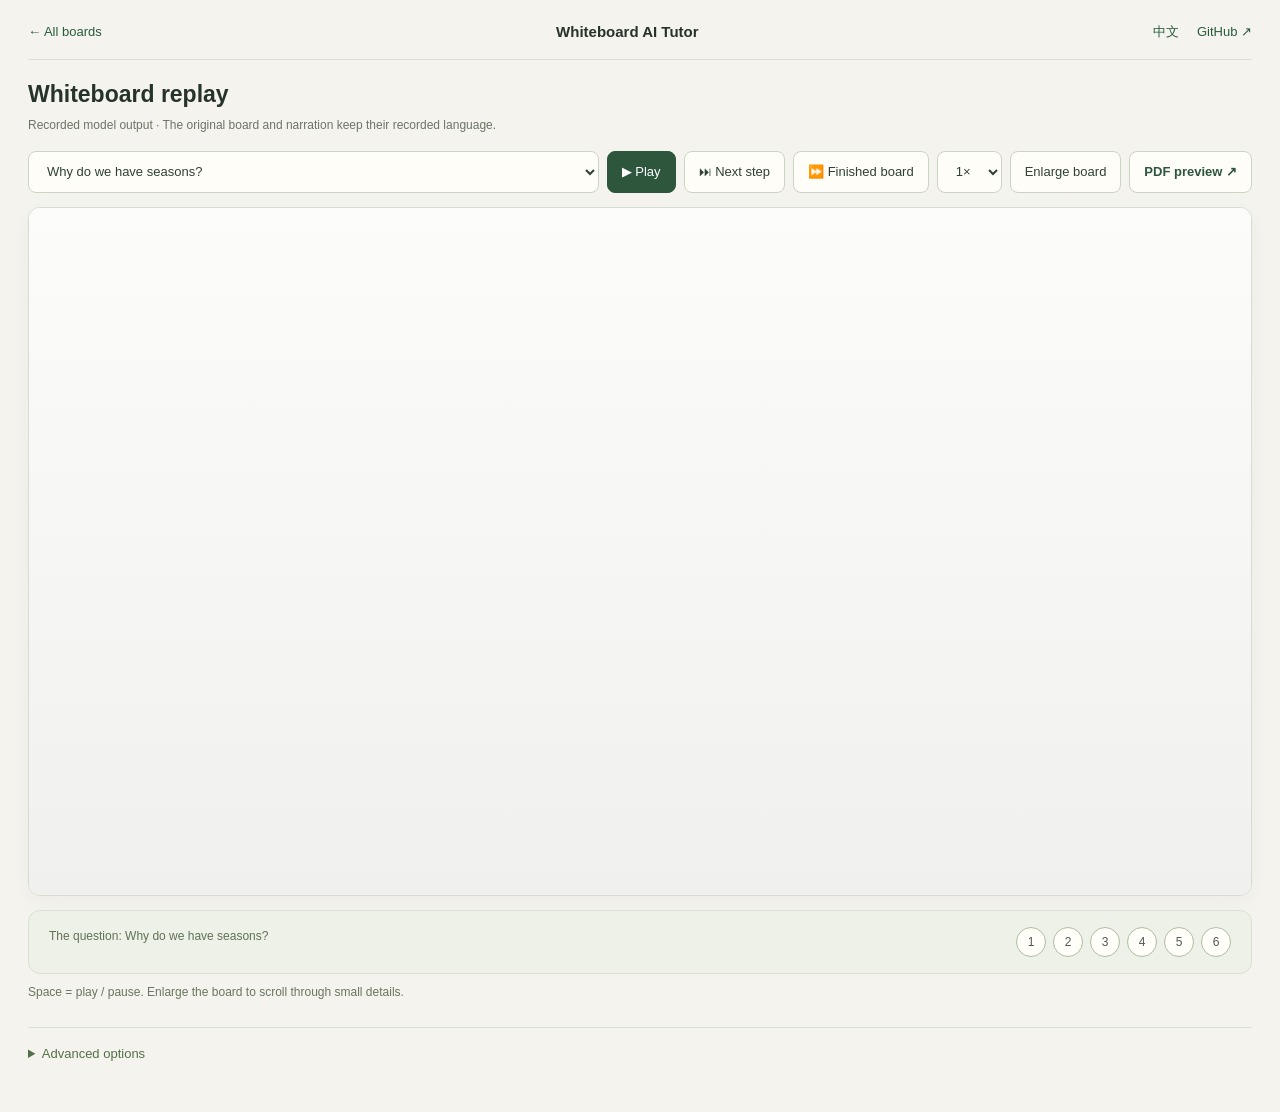
==== commit bd0a6783: "feat: preview complete lessons as A4 landscape PDFs (v0.3.0)" ====
--- a/player/index.html
+++ b/player/index.html
@@ -56,6 +56,7 @@
     <button id="finish" disabled>⏩ Finished board</button>
     <select id="speed" aria-label="Playback speed"><option value="1">1×</option><option value="2">2×</option><option value="4">4×</option></select>
     <button id="zoom" aria-pressed="false" aria-controls="frame">Enlarge board</button>
+    <a id="pdf-export" class="pdf-export" aria-disabled="true" tabindex="-1" target="_blank" rel="noopener">PDF preview</a>
   </div>
 
   <div id="frame">
@@ -91,6 +92,8 @@
 <script>
 const UI_LANG=new URLSearchParams(location.search).get('lang')==='zh'?'zh':'en';
 const ZH=UI_LANG==='zh';
+const PDF_RENDER=new URLSearchParams(location.search).get('pdf')==='1';
+let LOAD_ERROR=null;
 const tr=(en,zh)=>ZH?zh:en;
 document.documentElement.lang=ZH?'zh-CN':'en';
 document.title=tr('Whiteboard AI Tutor · player','白板 AI 导师 · 播放器');
@@ -101,6 +104,7 @@
 const $=s=>document.querySelector(s);
 const layer=$('#layer'), defs=$('#defs');
 const LABELS={
+ 'pdf-export':['PDF preview ↗','PDF 预览 ↗'],
  'play':['▶ Play','▶ 播放'], 'badge':['Checking…','正在检查…'],
  'back-gallery':['← All boards','← 返回全部白板'], 'player-title':['Whiteboard replay','白板讲解回放'],
  'recorded-note':['Recorded model output · The original board and narration keep their recorded language.','录制结果回放 · 白板与讲解文本保留模型输出时的原始语言。'],
@@ -114,6 +118,12 @@
 };
 for(const [id,labels] of Object.entries(LABELS))$('#'+id).textContent=tr(...labels);
 $('#back-gallery').href=ZH?'../gallery.zh.html':'../index.html';
+if(new URLSearchParams(location.search).get('from')==='compare'){
+ const params=new URLSearchParams(location.search),back=new URL(ZH?'../compare.zh.html':'../compare.html',location.href);
+ for(const key of ['sc','cond','a','b'])if(params.has(key))back.searchParams.set(key,params.get(key));
+ $('#back-gallery').href=back.href;$('#back-gallery').textContent=tr('← Back to comparison','← 返回模型对比');
+}
+
 $('#sel').setAttribute('aria-label',tr('Choose a lesson','选择讲解场景'));
 $('#speed').setAttribute('aria-label',tr('Playback speed','播放速度'));
 $('#statetxt').setAttribute('aria-label',tr('Current board state JSON','当前白板状态 JSON'));
@@ -121,11 +131,27 @@
 const languageLink=$('#language');languageLink.textContent=ZH?'English':'中文';
 function updateLanguageLink(){const url=new URL(location.href);url.searchParams.set('lang',ZH?'en':'zh');if(!url.searchParams.has('run')&&$('#sel').value)url.searchParams.set('s',$('#sel').value);languageLink.href=url.href;}
 updateLanguageLink();
+function updatePDFLink(enabled){
+ const link=$('#pdf-export');
+ if(!enabled||!S||S.steps.length<=S.atStep){link.removeAttribute('href');link.setAttribute('aria-disabled','true');link.tabIndex=-1;return;}
+ const url=new URL('../lesson-pdf.html',location.href),query=new URLSearchParams(location.search);
+ url.searchParams.set('lang',UI_LANG);
+ if(query.get('run')){
+  url.searchParams.set('run',S.entry.id);
+  const scenario=query.get('sc')||INDEX.find(e=>S.entry.id.includes('-'+e.id+'-'))?.id;
+  if(scenario)url.searchParams.set('sc',scenario);
+ }else url.searchParams.set('s',S.entry.id);
+ if(query.get('from')==='compare')for(const key of ['from','cond','a','b'])if(query.has(key))url.searchParams.set(key,query.get(key));
+ link.href=url.href;link.setAttribute('aria-disabled','false');link.tabIndex=0;
+}
 function setLoading(loading){
+ if(loading)LOAD_ERROR=null;
+ updatePDFLink(!loading);
  const status=$('#status');status.hidden=!loading;status.className='';status.textContent=tr('Loading the recording…','正在加载录制的讲解…');
  for(const el of document.querySelectorAll('#top button,#sel'))el.disabled=loading;
 }
 function loadError(err){
+ LOAD_ERROR=String(err);updatePDFLink(false);
  const status=$('#status');status.hidden=false;status.className='error';
  status.textContent=tr('This recording could not be loaded. Choose another lesson, return to the gallery, or reload to retry.','这段讲解未能加载。请选择其他场景、返回画廊，或刷新页面重试。');
  for(const el of document.querySelectorAll('#top button'))el.disabled=true;
@@ -348,7 +374,7 @@
     const L=await loadSteps(entry);
     S={entry,...L};
     $('#q').textContent=tr('The question: ','问题：')+(S.question||'');
-    await prepareBoard();runLintUI();updateLanguageLink();setLoading(false);
+    await prepareBoard();if(!PDF_RENDER)runLintUI();updateLanguageLink();setLoading(false);
   }catch(err){loadError(err);}
 }
 
@@ -523,7 +549,7 @@
 async function loadRun(runId,scenario){
   const obj=await fetchJSON(BASE+'results/scripts/'+runId+'.json');
   const L=await stepsFromRun(obj,scenario);
-  S={entry:{id:runId},question:'',...L};
+  S={entry:{id:runId,title:obj.title||''},question:INDEX.find(e=>e.id===scenario)?.question||obj.title||'',...L};
   await prepareBoard();
   return S;
 }
@@ -581,6 +607,25 @@
   return await new Promise(r=>c.toBlob(r,'image/png'));
 }
 async function boardPNG(){return svgToPNG(boardSVG(),1280,720);}
+/* Export runs in a separate, non-animated player; it never changes the source tab. */
+async function lessonSnapshots(progress){
+ if(!PDF_RENDER)throw new Error('Snapshot collection requires the isolated PDF renderer');
+ if(!S||S.steps.length<=S.atStep)throw new Error('No lesson steps to export');
+ await document.fonts.ready;await prepareBoard();
+ const tok=TOKEN,shots=[],total=S.steps.length-S.atStep;
+ const snap=(kind,index,title,say)=>({kind,index,title:title||'',say:say||'',svg:boardSVG(),objectIds:[...objs.keys()]});
+ if(S.atStep)shots.push(snap('context',0,tr('Board at interruption','打断时的白板'),S.question));
+ INSTANT=true;
+ try{
+  for(let i=S.atStep;i<S.steps.length;i++){
+   const st=S.steps[i];
+   for(const op of st.ops||[])await doOp(op,i+1,tok);
+   cursor=i+1;shots.push(snap('step',i-S.atStep+1,st.title,st.say));
+   if(progress)progress(i-S.atStep+1,total);
+  }
+ }finally{INSTANT=false;hidePen();}
+ return {id:S.entry.id,title:S.entry.title||S.question,question:S.question,totalSteps:total,hasContext:!!S.atStep,snapshots:shots};
+}
 /* frame capture (tooling): plays a run deterministically and saves PNG frames under results/.frames/<outDir>/ */
 async function captureRun(runId,scenario,outDir,opts){
   opts=Object.assign({dt:400,w:800,question:''},opts||{});
@@ -644,6 +689,7 @@
 /* ───────── startup ───────── */
 (async()=>{
   setLoading(true);
+  if(PDF_RENDER){document.body.classList.add('boardonly');await document.fonts.ready;}
   const idx=await fetchJSON(BASE+'scenarios/index.json');
   INDEX=idx.scripts;
   const sel=$('#sel'),groups={};
@@ -663,14 +709,14 @@
     $('#sel').style.display='none';
     $('#q').textContent=sc?tr('The question: ','问题：')+sc.question:'';
     $('#run-info').textContent=tr('Run: ','原始生成记录：')+qp.get('run');
-    runLintUI();
-    if(qp.get('board')||matchMedia('(prefers-reduced-motion: reduce)').matches){await finishBoard();renderChips();syncBtn();$('#stitle').textContent=tr('Finished board','最终白板');}else{renderChips();syncBtn();start();}   // a replay starts playing by itself
+    if(!PDF_RENDER)runLintUI();
+    if(PDF_RENDER){renderChips();syncBtn();}else if(qp.get('board')||matchMedia('(prefers-reduced-motion: reduce)').matches){await finishBoard();renderChips();syncBtn();$('#stitle').textContent=tr('Finished board','最终白板');}else{renderChips();syncBtn();start();}   // a replay starts playing by itself
   }else await loadEntry(first);
   if(!$('#status').classList.contains('error'))setLoading(false);
   window.__ready=true;
 })().catch(loadError);
 window.__wb={loadEntry,lintAll,getState,loadSteps,get S(){return S;},objs,finishNow:()=>$('#finish').click(),
-  lintRuns,renderRuns,renderFromFile,lintToFile,loadRun,finishBoard,saveFile,captureRun,get ready(){return !!window.__ready;}};
+  lintRuns,renderRuns,renderFromFile,lintToFile,loadRun,finishBoard,saveFile,captureRun,lessonSnapshots,get error(){return LOAD_ERROR;},get playback(){return {cursor,paused,running:runningFlag,speed};},get ready(){return !!window.__ready;}};
 </script>
 </body>
 </html>
--- a/player/player.css
+++ b/player/player.css
@@ -1 +1,3 @@
 html{color-scheme:light}body{background:#f5f3ed;color:#25332a;line-height:1.55}a{color:#285b3d;text-decoration:none}a:hover{text-decoration:underline}button:focus-visible,select:focus-visible,a:focus-visible,summary:focus-visible{outline:3px solid #d4872d;outline-offset:3px}#wrap{max-width:1280px;padding:0 28px 36px}#player-header{display:flex;justify-content:space-between;align-items:center;gap:20px;padding:20px 0 16px;border-bottom:1px solid #dadfd1;font-size:13px}#player-header b{font-size:15px}#player-header nav{display:flex;gap:18px;align-items:center}.player-heading{margin:20px 0 14px}.player-heading h1{font-size:23px;line-height:1.3;margin:0 0 6px}.player-heading p{font-size:12px;color:#6b7566;margin:0}#top{gap:8px;margin:16px 0 14px}button,select{border:1px solid #cbd4c3;border-radius:8px;background:#fffdf8;min-height:42px;padding:9px 14px;font-size:13px;color:#2f4135;line-height:1.4}button.pri{background:#2d563c;border-color:#2d563c}button:disabled,select:disabled{opacity:.5;cursor:wait}button[aria-pressed=true]{background:#e4ecde;border-color:#70946b}#sel{max-width:100%;min-width:0;flex:1 1 280px}#speed{min-width:65px}#frame{border:1px solid #d6dccf;border-radius:12px;box-shadow:0 5px 20px #23341e0a;overflow:auto;background:#fbfbfa}#board{background:#fbfbfa}#frame.zoomed{max-height:70vh}#frame.zoomed #board{width:max(100%,960px);max-width:none}#panel{margin-top:14px;padding:16px 20px;border:1px solid #d9e0d1;background:#edf1e7;box-shadow:none;gap:14px}#narr{min-width:0;flex:1 1 500px;overflow-wrap:anywhere}#q{font-size:12px;line-height:1.65;color:#617155}#stitle{font-size:15px;margin-top:7px}#say{font-size:15px;line-height:1.75;margin-top:6px}#chips{gap:7px;max-width:100%}.chip{flex:none;width:30px;height:30px;font-size:12px;background:#fffef9;border-color:#aebda1}.chip.done{background:#2d563c;border-color:#2d563c}.chip.cur{border-color:#3c7751;color:#2a6240}#advanced{margin-top:24px;padding-top:16px;border-top:1px solid #d9dfd1;font-size:13px}#advanced summary{cursor:pointer;width:fit-content;color:#527047;min-height:32px}.advanced-controls{display:flex;flex-wrap:wrap;align-items:center;gap:10px;margin-top:12px}.advanced-controls .chk{min-height:42px}.hint{font-size:12px;color:#697561;line-height:1.7}#status{margin:16px 0;padding:12px 16px;background:#eef1e7;border:1px solid #d7dfcd;border-radius:8px;font-size:13px}#status.error{background:#fff0e9;border-color:#dfb8a7;color:#84472d}#status[hidden]{display:none}#lint,#report,#statebox{box-shadow:none;border:1px solid #dce1d5;overflow:auto;overflow-wrap:anywhere}#statebox textarea{max-width:100%;margin-top:10px}#report table{min-width:600px}.boardonly #player-header,.boardonly .player-heading,.boardonly #advanced,.boardonly #status{display:none}.boardonly #wrap{padding:12px 16px 40px}#run-info{overflow-wrap:anywhere;font-size:11px;color:#78836f;margin-top:10px}@media(max-width:740px){#wrap{padding:0 14px 26px}#player-header{padding:15px 0;gap:10px;font-size:12px}#player-header b{display:none}#player-header nav{gap:14px}.player-heading{margin-top:18px}.player-heading h1{font-size:22px}.player-heading p{font-size:11px}#top{gap:7px}button,select{font-size:12px;padding:10px 11px;min-height:44px}#sel{flex-basis:100%;width:100%}#top #play,#top #next,#top #finish{flex:1 1 auto}#speed{flex:0 0 auto}#zoom{flex:1 1 auto}#frame{border-radius:8px}#panel{padding:13px 14px;gap:14px}#say{font-size:14px}#stitle{font-size:14px}#narr{flex-basis:100%}.chip{width:28px;height:28px}.hint{font-size:11px}#advanced{margin-top:18px}}@media(max-width:360px){#top #finish{flex:1 1 auto}button{padding-inline:9px}}@media(prefers-reduced-motion:reduce){*{scroll-behavior:auto!important}}
+
+.pdf-export{display:inline-flex;align-items:center;justify-content:center;min-height:42px;padding:9px 14px;border:1px solid #cbd4c3;border-radius:8px;background:#fffdf8;color:#2d563c;font-size:13px;line-height:1.4;font-weight:600}.pdf-export[aria-disabled=true]{opacity:.5;pointer-events:none}.pdf-export:hover{background:#edf1e7;text-decoration:none}@media(max-width:740px){.pdf-export{flex:1 1 auto;min-height:44px;font-size:12px;padding:10px 11px}}
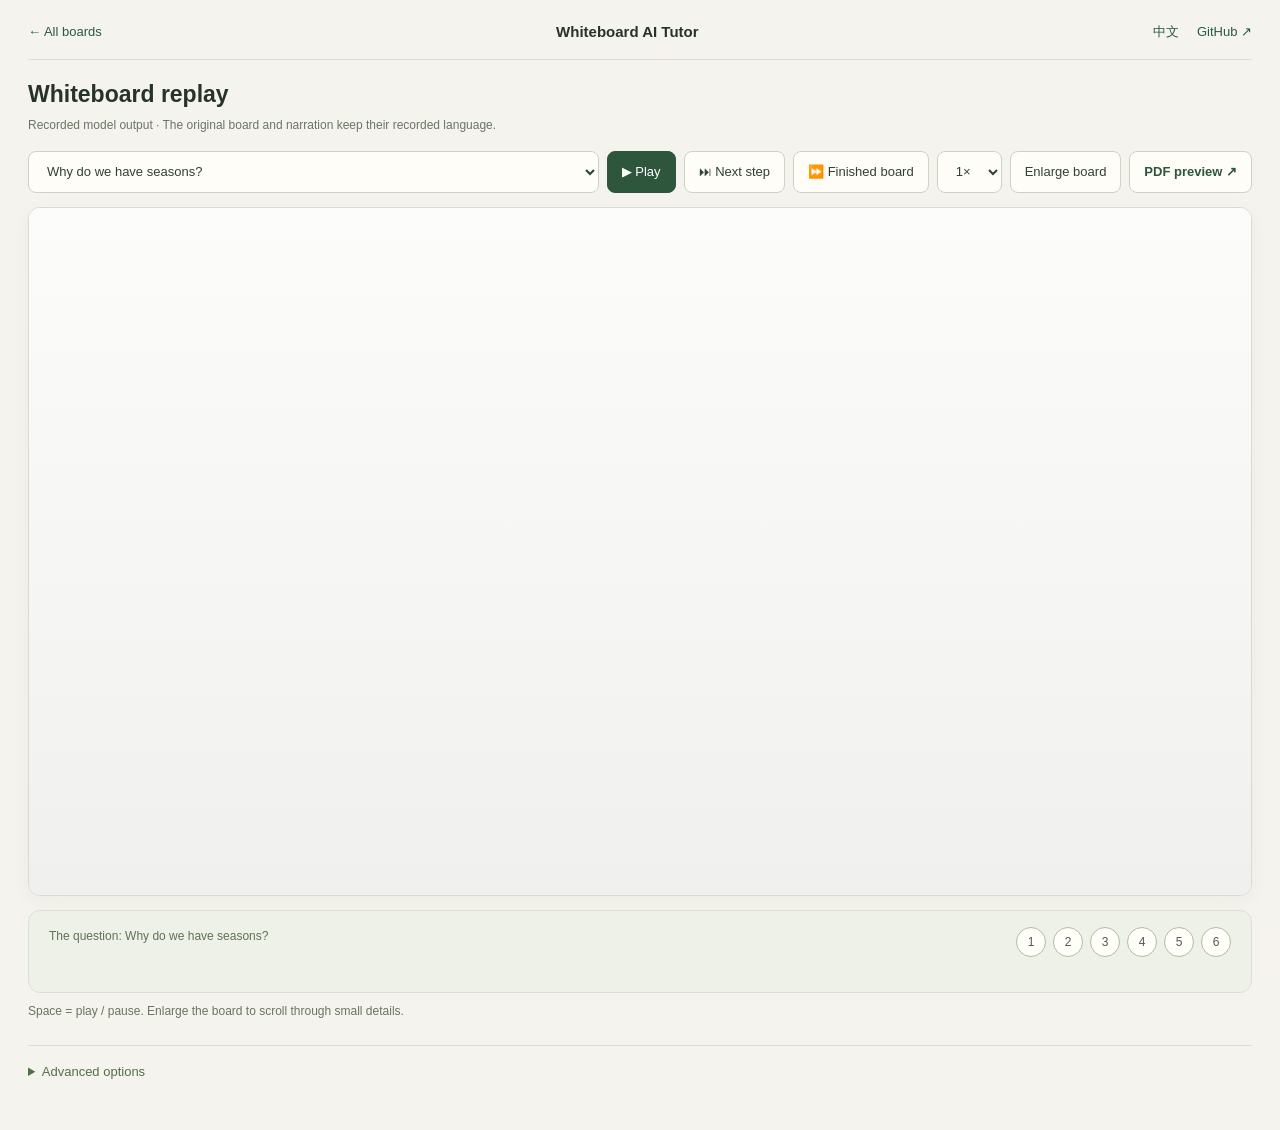
==== commit 327bed2b: "feat: interactive widgets in the player (experiment) Add a widget operation that expands into ordina" ====
--- a/player/index.html
+++ b/player/index.html
@@ -40,6 +40,11 @@
 td.num{text-align:right}
 textarea{width:100%;height:180px;font:12px Consolas,monospace}
 .hint{font-size:12px;color:#666;margin-top:8px}
+#hit{pointer-events:none}body.canDrag #hit{pointer-events:auto}.whit{cursor:grab}.whit:active{cursor:grabbing}
+svg#board{touch-action:none}
+#fb{margin-top:6px;font-size:15px;line-height:1.5;min-height:22px}#fb.ok{color:#1d6a35}#fb.bad{color:#9b1c1c}
+#events{display:none;margin-top:12px;background:#fff;border-radius:10px;padding:10px 14px;font-size:13px;box-shadow:0 1px 4px #0002}
+#events pre{margin:6px 0 0;max-height:190px;overflow:auto;font:12px Consolas,monospace;white-space:pre-wrap}
 .boardonly #top,.boardonly #panel,.boardonly .hint,.boardonly #lint,.boardonly #report,.boardonly #statebox{display:none}
 </style>
 <link rel="stylesheet" href="player.css">
@@ -63,6 +68,7 @@
     <svg id="board" viewBox="0 0 1600 900" xmlns="http://www.w3.org/2000/svg">
       <defs id="defs"></defs>
       <g id="layer"></g>
+      <g id="hit"></g>
       <g id="pen" style="display:none"><g transform="rotate(-35)"><rect x="2" y="-5" width="46" height="10" rx="3" fill="#333"/></g><circle r="3.5" fill="#333"/></g>
     </svg>
   </div>
@@ -72,6 +78,7 @@
       <div id="q"></div>
       <div id="stitle"></div>
       <div id="say"></div>
+      <div id="fb"></div>
     </div>
     <div id="chips"></div>
   </div>
@@ -82,6 +89,7 @@
     <div id="run-info"></div>
     <div id="lint"></div>
     <div id="statebox"><b id="state-label">Current board state</b><p class="hint" id="state-help">Send this state to the tutor model to simulate an interruption.</p><textarea id="statetxt" aria-label="Current board state JSON" readonly></textarea><div class="hint" id="statehint"></div></div>
+    <div id="events"><b id="events-title">Student actions</b> <span id="events-help">(widget drags and answers, generated by code; also reported by Export board state)</span><pre id="evlog"></pre></div>
     <div id="report"></div>
     <p class="hint" id="interrupt-hint">To simulate an interruption, turn off Auto-advance, pause after a step, then export the board state.</p>
   </details>
@@ -89,6 +97,9 @@
 
 <svg id="meas" width="1600" height="900" xmlns="http://www.w3.org/2000/svg" style="position:absolute;left:-9999px;top:0"></svg>
 
+<script src="widgets/runtime.js"></script>
+<script src="widgets/supply-demand.js"></script>
+<script src="widgets/seasons.js"></script>
 <script>
 const UI_LANG=new URLSearchParams(location.search).get('lang')==='zh'?'zh':'en';
 const ZH=UI_LANG==='zh';
@@ -100,6 +111,7 @@
 const NS='http://www.w3.org/2000/svg';
 const BASE='../';   // the player lives in /player/, data lives at the repo root
 const COLORS={ink:'#1d1d1f',blue:'#1f4fd8',red:'#d32f2f',green:'#1b8a4a',gray:'#9a9a9a'};
+COLORS.sun='#d98f00';   // widget-only extra colour (the sun)
 const FONT="'Ink Free','Segoe Print','KaiTi','STKaiti','Microsoft YaHei',cursive";
 const $=s=>document.querySelector(s);
 const layer=$('#layer'), defs=$('#defs');
@@ -112,6 +124,8 @@
  'zoom':['Enlarge board','放大白板'], 'advanced-title':['Advanced options','高级选项'], 'auto-label':['Auto-advance','自动播放下一步'],
  'export':['Export board state','导出白板状态'], 'lintall':['Lint all scenarios','检查全部场景'],
  'state-label':['Current board state','当前白板状态'],
+ 'events-title':['Student actions','学生操作'],
+ 'events-help':['(widget drags and answers, generated by code; also reported by Export board state)','（板件的拖动与作答，由代码生成；导出白板状态时一并给出）'],
  'state-help':['Send this state to the tutor model to simulate an interruption.','将此状态交给导师模型，可模拟学生打断后的续讲。'],
  'keyboard-hint':['Space = play / pause. Enlarge the board to scroll through small details.','空格键播放或暂停。放大白板后可滚动查看细节。'],
  'interrupt-hint':['To simulate an interruption, turn off Auto-advance, pause after a step, then export the board state.','模拟打断：关闭自动播放下一步，在一步结束后暂停，再导出白板状态。']
@@ -133,7 +147,8 @@
 updateLanguageLink();
 function updatePDFLink(enabled){
  const link=$('#pdf-export');
- if(!enabled||!S||S.steps.length<=S.atStep){link.removeAttribute('href');link.setAttribute('aria-disabled','true');link.tabIndex=-1;return;}
+ const widgetLesson=new URLSearchParams(location.search).has('dir')||!!(S&&S.entry&&/^Interactive widgets/.test(S.entry.group||''));   // the PDF preview only knows the recorded v1 scenarios
+ if(!enabled||!S||widgetLesson||S.steps.length<=S.atStep){link.removeAttribute('href');link.setAttribute('aria-disabled','true');link.tabIndex=-1;return;}
  const url=new URL('../lesson-pdf.html',location.href),query=new URLSearchParams(location.search);
  url.searchParams.set('lang',UI_LANG);
  if(query.get('run')){
@@ -165,6 +180,7 @@
 function validateOp(op){
   if(!op||typeof op!=='object')return 'not an object';
   const k=op.op;
+  if(k==='widget')return widgetCheck(op);
   if(!['write','line','rect','ellipse','path','erase'].includes(k))return `unknown op ${k}`;
   if(k==='erase'){
     const n=(op.ids?1:0)+(op.region?1:0)+(op.all?1:0);
@@ -309,7 +325,7 @@
 const objs=new Map();
 function resetBoard(){
   TOKEN++;runningFlag=false;inStep=false;finished=false;stepOnce=false;
-  layer.innerHTML='';defs.innerHTML='';objs.clear();hidePen();
+  layer.innerHTML='';defs.innerHTML='';objs.clear();hidePen();resetWidgets();
 }
 async function doErase(op,tok){
   const tg=eraseTargets(op,objs);
@@ -323,6 +339,7 @@
   const err=validateOp(op);
   if(err){console.warn('skipping invalid op:',err,op);return;}
   if(op.op==='erase'){await doErase(op,tok);return;}
+  if(op.op==='widget'){await doWidget(op,step,tok);return;}
   if(objs.has(op.id)){console.warn('duplicate id, skipped:',op.id);return;}
   const o=build(op,layer,step,!INSTANT);
   objs.set(op.id,o);
@@ -337,7 +354,8 @@
       const r={id:o.id,type:o.op,bbox:[o.bb.x,o.bb.y,o.bb.w,o.bb.h].map(Math.round),color:o.spec.color||'ink',step:o.step};
       if(o.spec.text)r.text=o.spec.text;
       return r;
-    })
+    }),
+    ...widgetState()
   };
 }
 
@@ -463,6 +481,7 @@
     ops.forEach((op,oi)=>{
       const err=validateOp(op);
       if(err){add('hard','SCHEMA',si,`op ${oi+1}: ${err}`,[op&&op.id],src);return;}
+      if(op.op==='widget')return;   // widget geometry is computed by code; nothing to lint here
       if(op.op==='erase'){
         const tg=eraseTargets(op,present);
         if(op.ids)op.ids.forEach(id=>{if(!present.has(id))add('hard','ERASE_MISSING',si,`erase target ${id} does not exist (or was already erased)`,[id],src);});
@@ -546,8 +565,8 @@
   }
   return {steps:(obj.steps||[]).map(s=>({...s,src:'main'})),atStep:0,cont:false};
 }
-async function loadRun(runId,scenario){
-  const obj=await fetchJSON(BASE+'results/scripts/'+runId+'.json');
+async function loadRun(runId,scenario,dir){
+  const obj=await fetchJSON(BASE+'results/'+(dir||'')+'scripts/'+runId+'.json');
   const L=await stepsFromRun(obj,scenario);
   S={entry:{id:runId,title:obj.title||''},question:INDEX.find(e=>e.id===scenario)?.question||obj.title||'',...L};
   await prepareBoard();
@@ -692,9 +711,10 @@
   if(PDF_RENDER){document.body.classList.add('boardonly');await document.fonts.ready;}
   const idx=await fetchJSON(BASE+'scenarios/index.json');
   INDEX=idx.scripts;
+  try{const wi=await fetchJSON(BASE+'scenarios/interactive.json');INDEX=INDEX.concat(wi.scripts);}catch(e){}   // optional: hand-written widget lessons
   const sel=$('#sel'),groups={};
   INDEX.forEach(e=>{
-    if(!groups[e.group]){groups[e.group]=document.createElement('optgroup');groups[e.group].label=e.group==='Lessons'?tr('Lessons','讲解'):tr('Interruptions','打断续讲');sel.appendChild(groups[e.group]);}
+    if(!groups[e.group]){groups[e.group]=document.createElement('optgroup');groups[e.group].label=e.group==='Lessons'?tr('Lessons','讲解'):e.group==='Interruptions'?tr('Interruptions','打断续讲'):e.group==='Interactive widgets (hand-written)'?tr(e.group,'互动板件（手写）'):e.group;sel.appendChild(groups[e.group]);}
     const SCENARIO_ZH={'r1-seasons':'为什么会有四季？','r1-pythagoras':'勾股定理为什么成立？','r1-quadratic':'解方程：中途换一种方法','r1-supply-demand':'需求增加时，价格会怎样？','r1-photosynthesis':'光合作用发生在哪里？','r1-i1-seasons-distance':'打断：地球更远，为什么更热？','r1-i2-demand-simpler':'打断：能换个简单的讲法吗？','r1-i3-arrow-meaning':'打断：这条箭头是什么意思？'};
     const o=document.createElement('option');o.value=e.id;o.textContent=ZH?(SCENARIO_ZH[e.id]||e.title):e.title;groups[e.group].appendChild(o);
   });
@@ -705,7 +725,7 @@
   if(qp.get('run')){                       // ?run=<run id>&sc=<scenario id>[&board=1]: replay one benchmark run
     if(qp.get('board'))document.body.classList.add('boardonly');
     const sc=INDEX.find(e=>e.id===qp.get('sc'));
-    await loadRun(qp.get('run'),qp.get('sc')||'');
+    await loadRun(qp.get('run'),qp.get('sc')||'',qp.get('dir')||'');   // dir=widgets/ replays the widget experiment
     $('#sel').style.display='none';
     $('#q').textContent=sc?tr('The question: ','问题：')+sc.question:'';
     $('#run-info').textContent=tr('Run: ','原始生成记录：')+qp.get('run');
